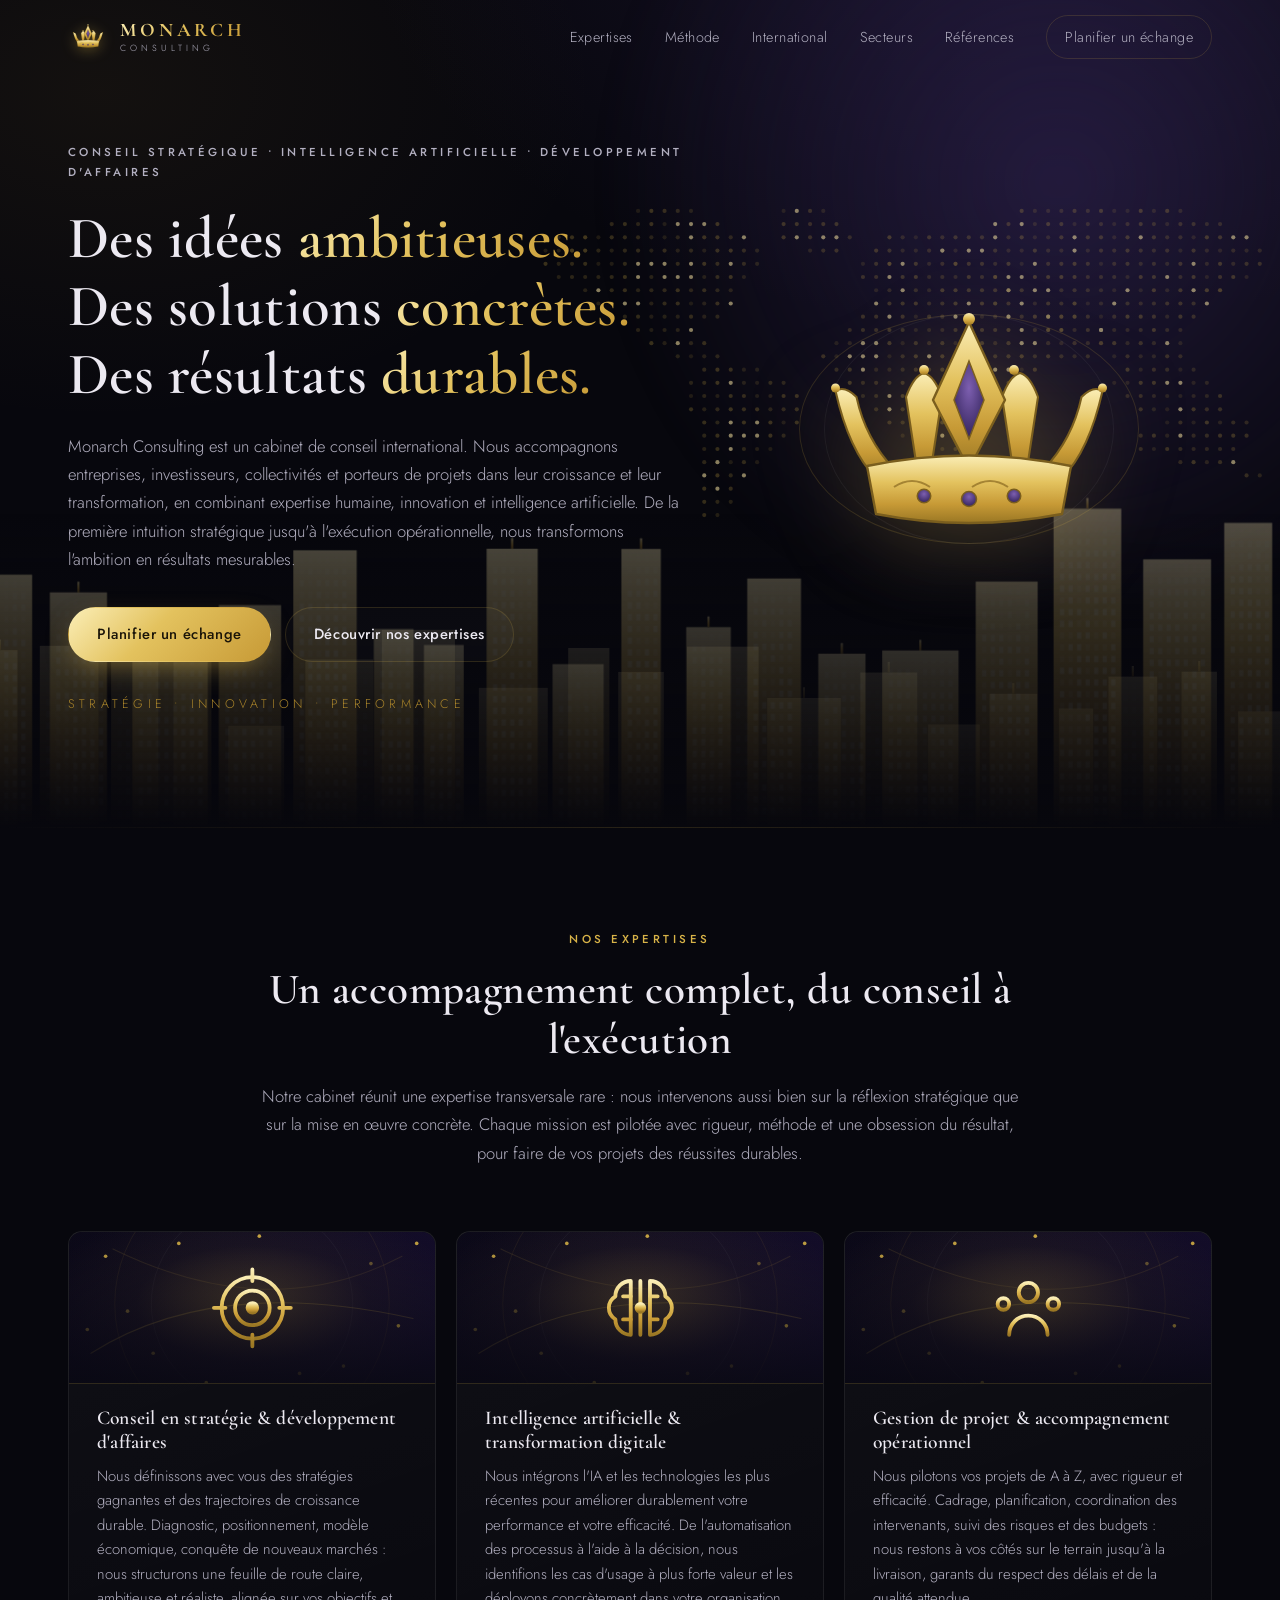
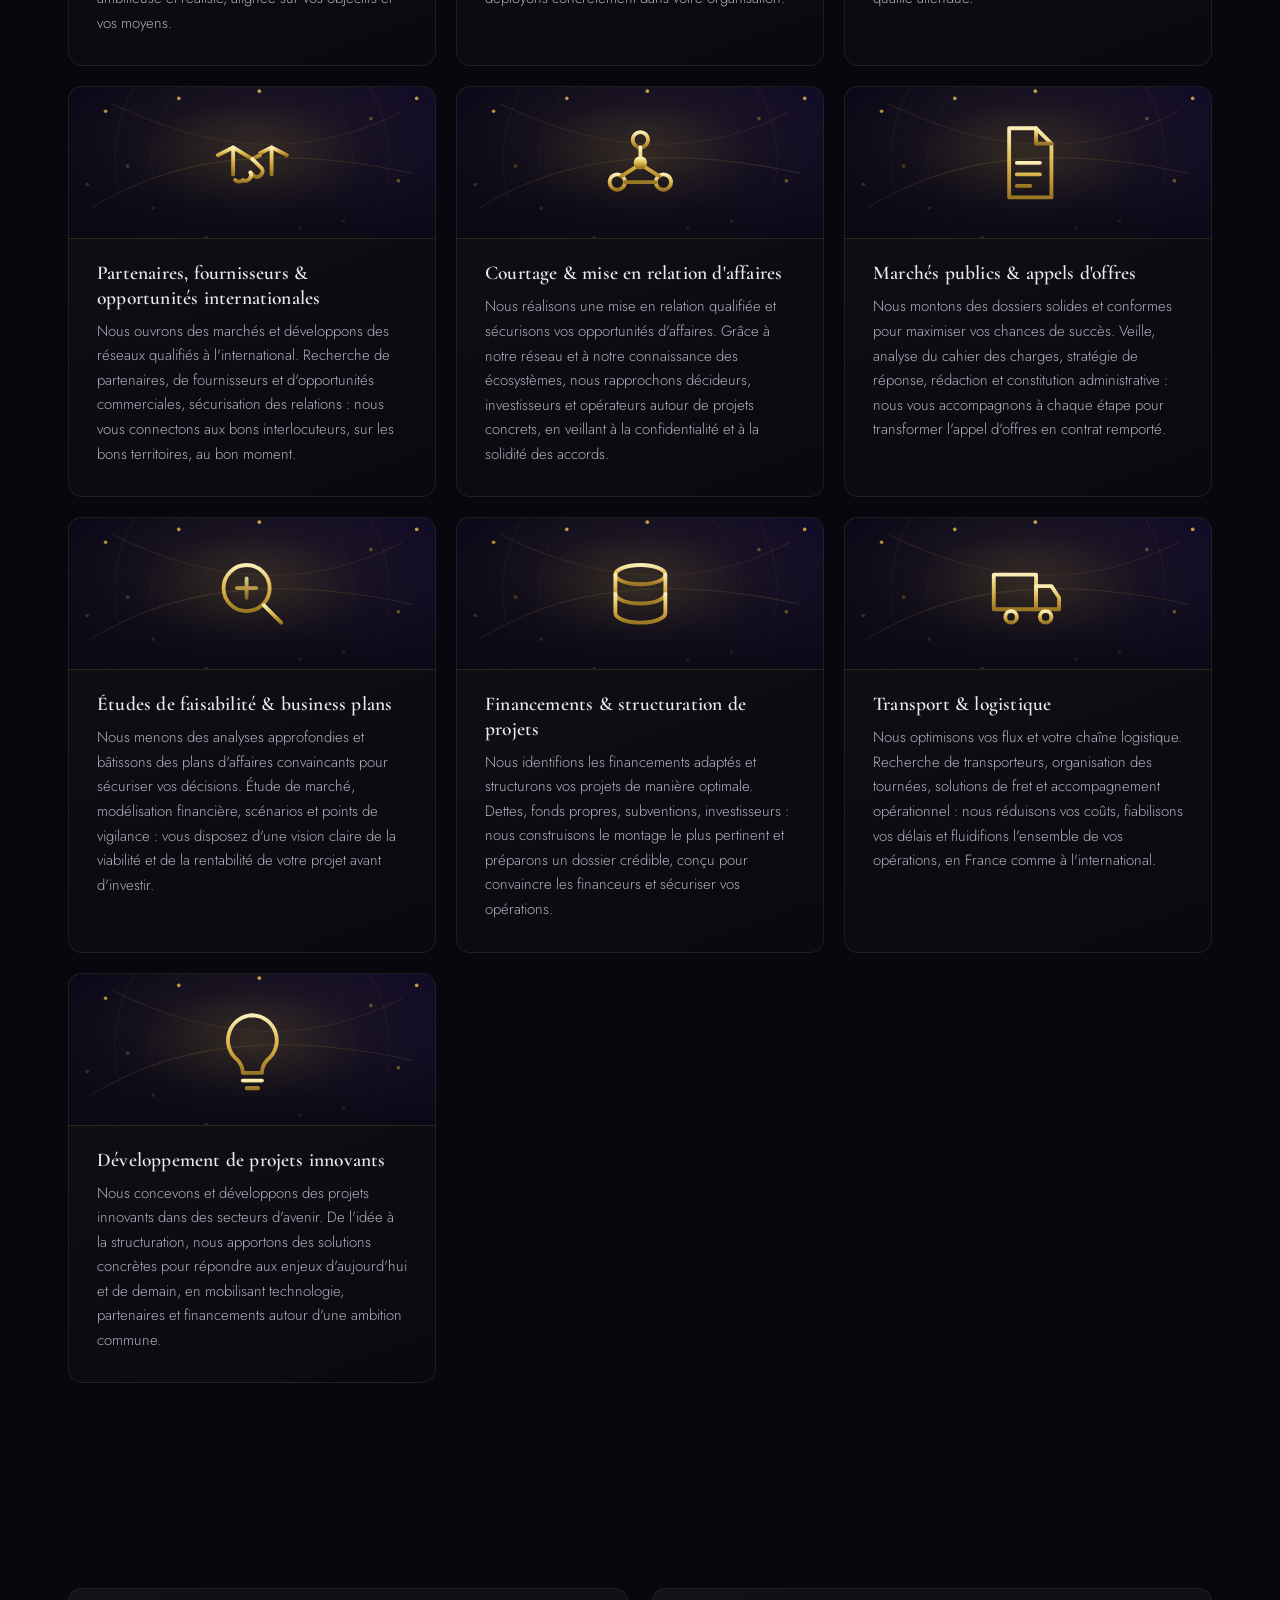
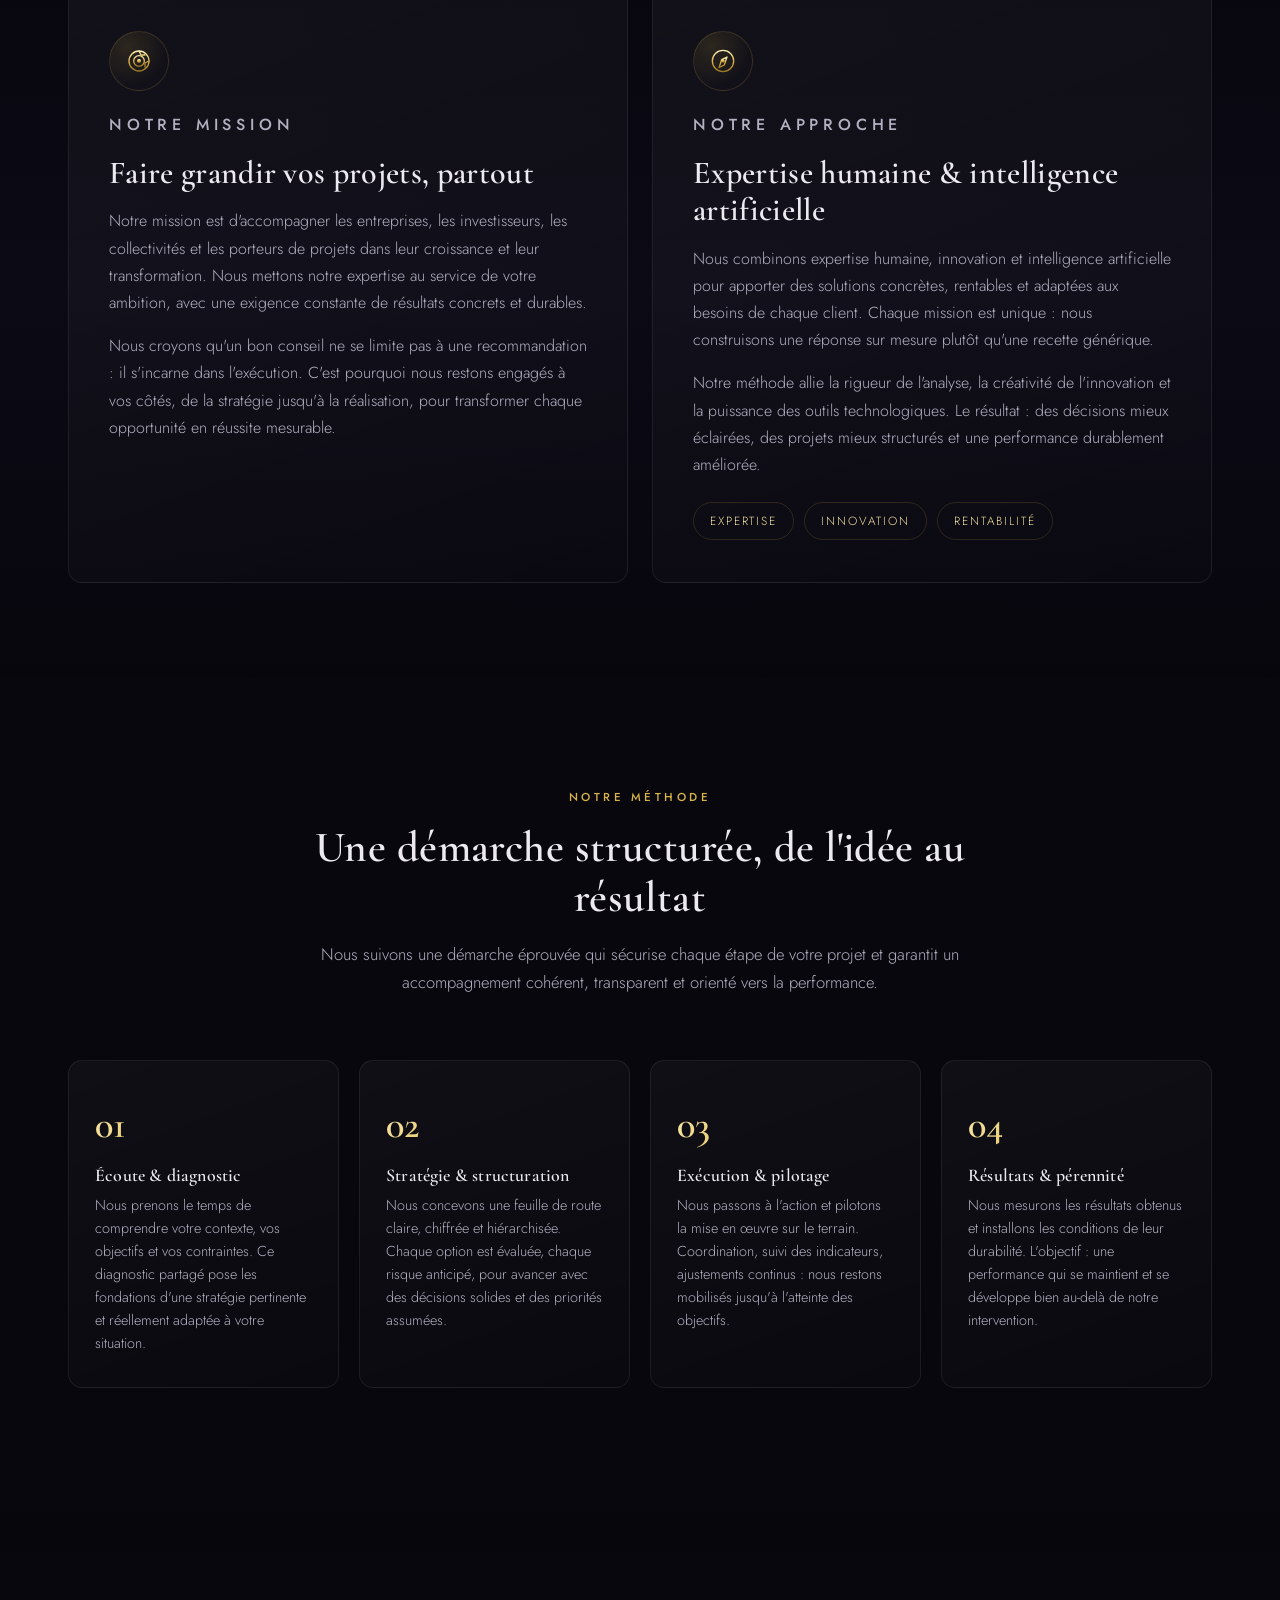
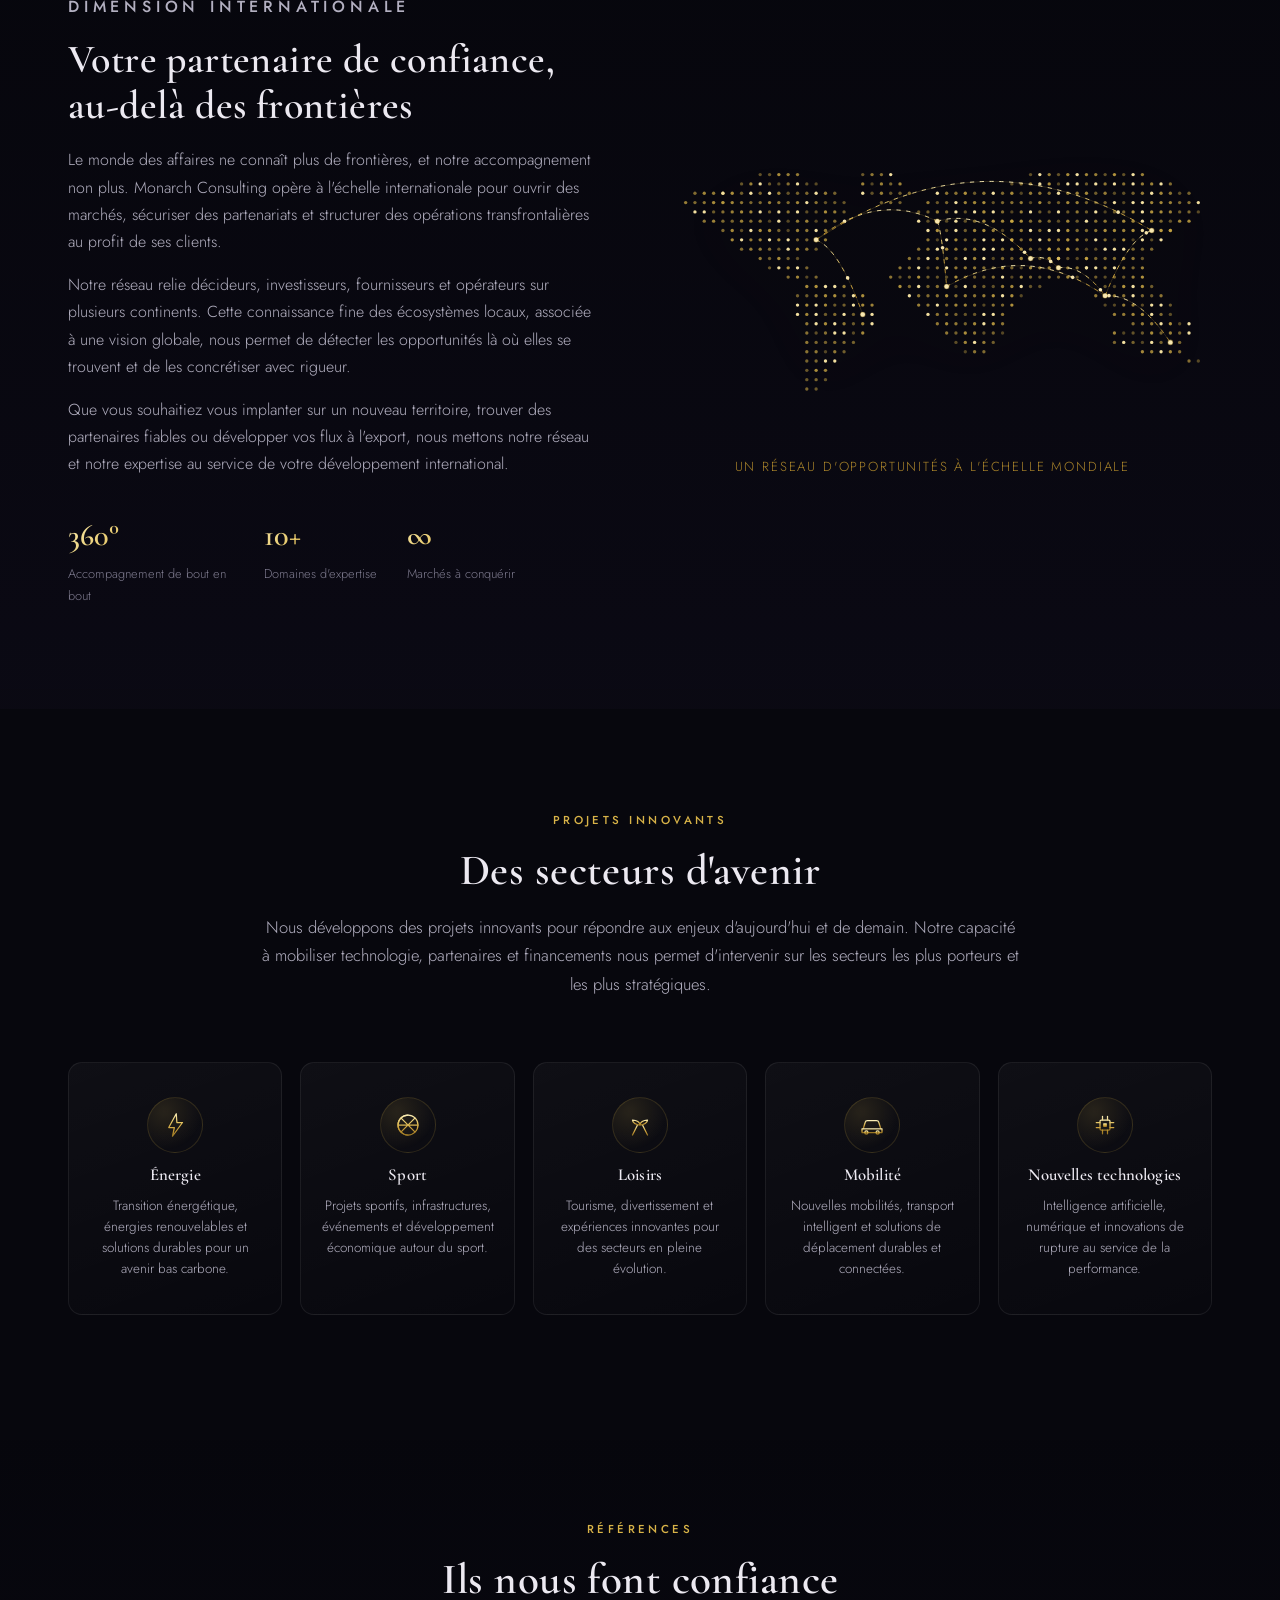
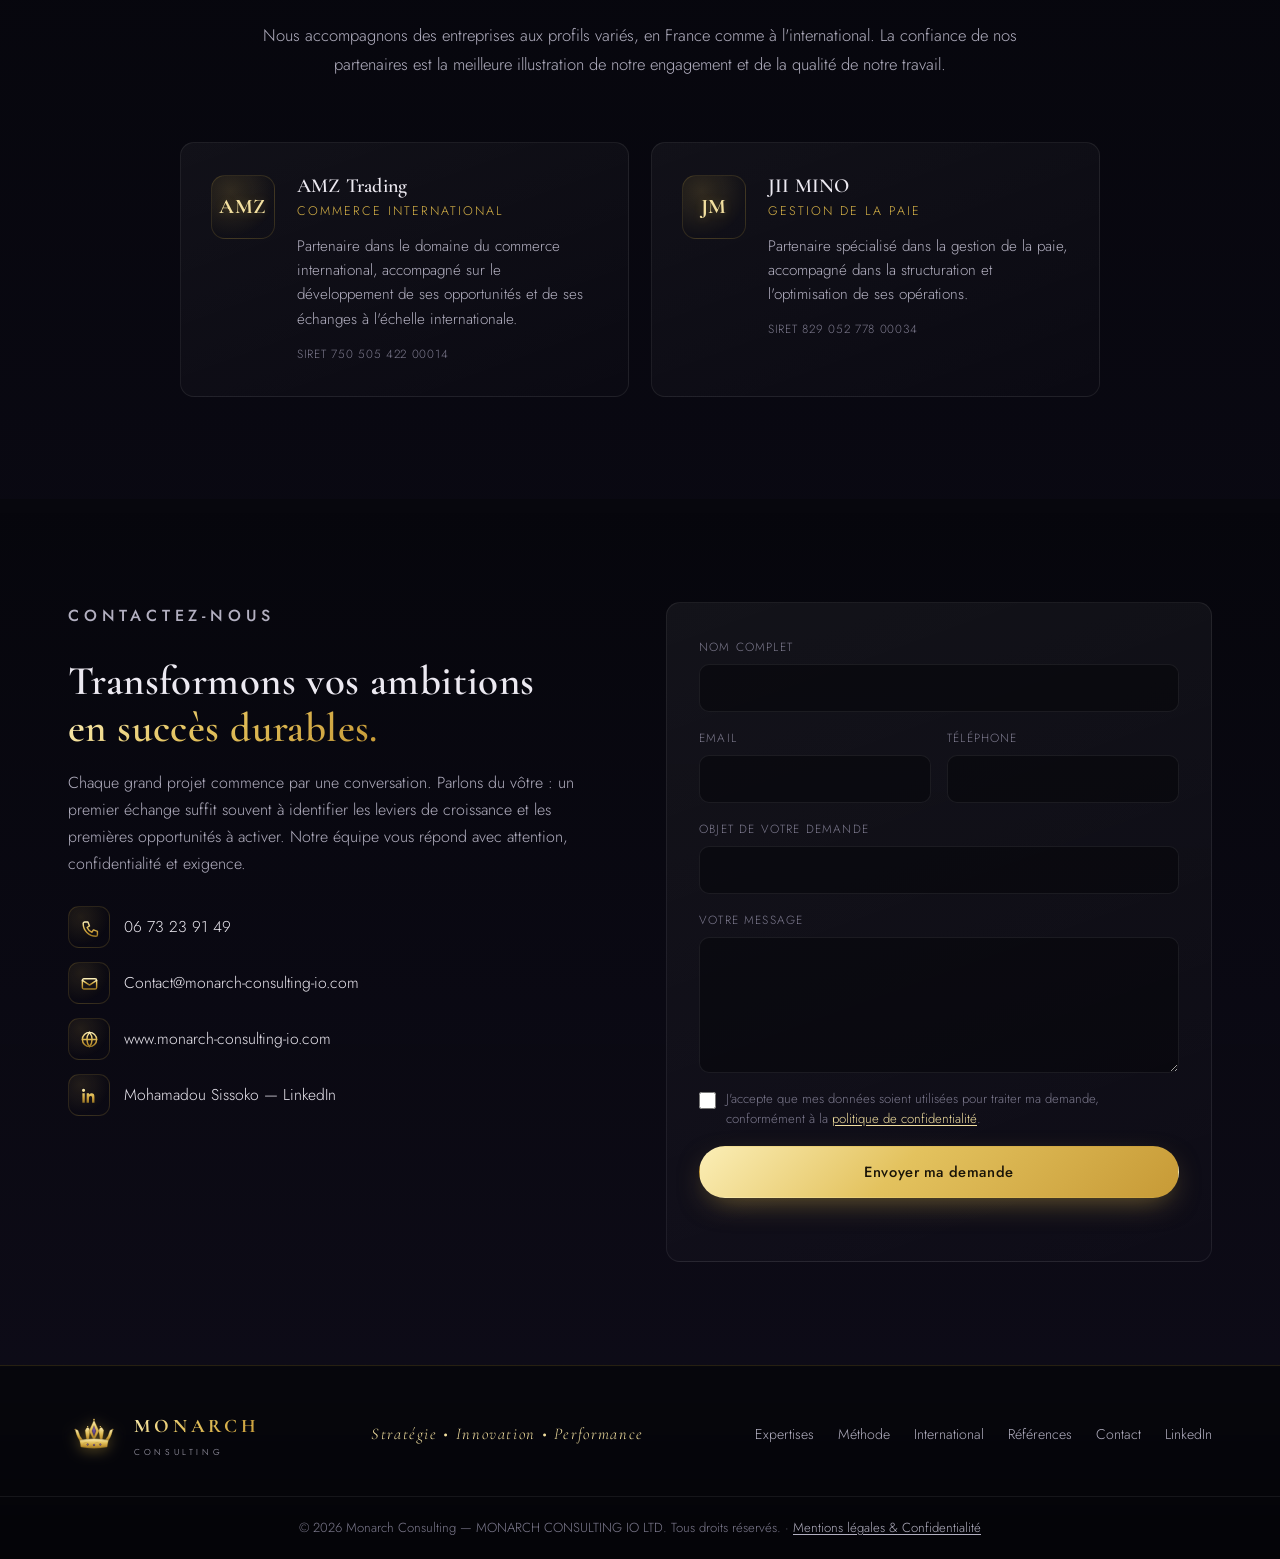
==== index.html @ 5c7cad71 "Add files via upload" ====
<!DOCTYPE html>
<html lang="fr">
<head>
<meta charset="UTF-8" />
<meta name="viewport" content="width=device-width, initial-scale=1.0" />
<title>Monarch Consulting — Conseil stratégique, intelligence artificielle & développement d'affaires</title>
<meta name="description" content="Monarch Consulting, cabinet de conseil international premium : stratégie, intelligence artificielle, transformation digitale, développement d'affaires, financements et projets innovants." />
<meta name="theme-color" content="#07070d" />
<link rel="canonical" href="https://www.monarch-consulting-io.com/" />

<!-- Favicon -->
<link rel="icon" type="image/svg+xml" href="favicon.svg" />
<link rel="apple-touch-icon" href="favicon.svg" />

<!-- Open Graph -->
<meta property="og:type" content="website" />
<meta property="og:locale" content="fr_FR" />
<meta property="og:site_name" content="Monarch Consulting" />
<meta property="og:title" content="Monarch Consulting — Conseil stratégique, IA & développement d'affaires" />
<meta property="og:description" content="Cabinet de conseil international premium. Des idées ambitieuses, des solutions concrètes, des résultats durables." />
<meta property="og:url" content="https://www.monarch-consulting-io.com/" />
<meta property="og:image" content="https://www.monarch-consulting-io.com/og-image.png" />
<meta property="og:image:width" content="1200" />
<meta property="og:image:height" content="630" />

<!-- Twitter -->
<meta name="twitter:card" content="summary_large_image" />
<meta name="twitter:title" content="Monarch Consulting — Conseil stratégique, IA & développement d'affaires" />
<meta name="twitter:description" content="Cabinet de conseil international premium. Des idées ambitieuses, des solutions concrètes, des résultats durables." />
<meta name="twitter:image" content="https://www.monarch-consulting-io.com/og-image.png" />

<!-- Données structurées -->
<script type="application/ld+json">
{
  "@context": "https://schema.org",
  "@type": "ProfessionalService",
  "name": "Monarch Consulting",
  "legalName": "MONARCH CONSULTING IO LTD",
  "description": "Cabinet de conseil international : stratégie, intelligence artificielle, transformation digitale, développement d'affaires, financements et projets innovants.",
  "url": "https://www.monarch-consulting-io.com/",
  "email": "Contact@monarch-consulting-io.com",
  "telephone": "+33673239149",
  "image": "https://www.monarch-consulting-io.com/og-image.png",
  "address": {
    "@type": "PostalAddress",
    "streetAddress": "71-75 Shelton Street, Covent Garden",
    "addressLocality": "London",
    "postalCode": "WC2H 9JQ",
    "addressCountry": "GB"
  },
  "areaServed": "Worldwide",
  "founder": { "@type": "Person", "name": "Mohamadou Sissoko" },
  "sameAs": ["https://www.linkedin.com/in/mohamadou-sissoko-315a22b4/"]
}
</script>

<link rel="preconnect" href="https://fonts.googleapis.com" />
<link rel="preconnect" href="https://fonts.gstatic.com" crossorigin />
<link href="https://fonts.googleapis.com/css2?family=Cormorant+Garamond:wght@400;500;600;700&family=Jost:wght@300;400;500;600&display=swap" rel="stylesheet" />
<link rel="stylesheet" href="styles.css" />
</head>
<body>

<!-- ===== HEADER ===== -->
<header class="site-header" id="top">
  <div class="container header-inner">
    <a href="#top" class="brand" aria-label="Monarch Consulting — accueil">
      <span class="brand-mark" aria-hidden="true">
        <svg viewBox="0 0 240 170" width="40" height="28" role="img"><use href="#crown" /></svg>
      </span>
      <span class="brand-text">
        <span class="brand-name">MONARCH</span>
        <span class="brand-sub">CONSULTING</span>
      </span>
    </a>

    <nav class="main-nav" id="mainNav" aria-label="Navigation principale">
      <a href="#expertises">Expertises</a>
      <a href="#methode">Méthode</a>
      <a href="#international">International</a>
      <a href="#secteurs">Secteurs</a>
      <a href="#references">Références</a>
      <a href="#contact" class="nav-cta">Planifier un échange</a>
    </nav>

    <button class="nav-toggle" id="navToggle" aria-label="Ouvrir le menu" aria-expanded="false">
      <span></span><span></span><span></span>
    </button>
  </div>
</header>

<!-- ===== HERO ===== -->
<section class="hero">
  <div class="hero-bg" aria-hidden="true">
    <div class="hero-glow"></div>
    <svg class="hero-map" id="heroMap" viewBox="0 0 800 380" preserveAspectRatio="xMidYMid meet"></svg>
    <svg class="hero-skyline" id="heroSkyline" viewBox="0 0 1200 360" preserveAspectRatio="xMidYMax slice"></svg>
  </div>

  <div class="container hero-inner">
    <div class="hero-copy reveal">
      <p class="eyebrow">Conseil stratégique • Intelligence artificielle • Développement d'affaires</p>
      <h1 class="hero-title">
        Des idées <em>ambitieuses.</em><br />
        Des solutions <em>concrètes.</em><br />
        Des résultats <em>durables.</em>
      </h1>
      <p class="hero-lead">
        Monarch Consulting est un cabinet de conseil international. Nous accompagnons entreprises,
        investisseurs, collectivités et porteurs de projets dans leur croissance et leur transformation,
        en combinant expertise humaine, innovation et intelligence artificielle. De la première intuition
        stratégique jusqu'à l'exécution opérationnelle, nous transformons l'ambition en résultats mesurables.
      </p>
      <div class="hero-actions">
        <a href="#contact" class="btn btn-gold">Planifier un échange</a>
        <a href="#expertises" class="btn btn-ghost">Découvrir nos expertises</a>
      </div>
      <p class="hero-tagline">Stratégie&nbsp;•&nbsp;Innovation&nbsp;•&nbsp;Performance</p>
    </div>

    <div class="hero-emblem reveal" aria-hidden="true">
      <svg viewBox="0 0 240 170" class="emblem-svg" role="img"><use href="#crown" /></svg>
      <span class="emblem-ring"></span>
      <span class="emblem-ring ring-2"></span>
    </div>
  </div>
  <div class="hero-divider" aria-hidden="true"></div>
</section>

<!-- ===== EXPERTISES ===== -->
<section class="section" id="expertises">
  <div class="container">
    <div class="section-head reveal">
      <p class="kicker">Nos expertises</p>
      <h2>Un accompagnement complet, du conseil à l'exécution</h2>
      <p class="section-intro">
        Notre cabinet réunit une expertise transversale rare : nous intervenons aussi bien sur la réflexion
        stratégique que sur la mise en œuvre concrète. Chaque mission est pilotée avec rigueur, méthode et
        une obsession du résultat, pour faire de vos projets des réussites durables.
      </p>
    </div>

    <div class="grid-expertise">
      <article class="card reveal">
        <div class="card-media"><svg viewBox="0 0 400 200" preserveAspectRatio="xMidYMid slice" aria-hidden="true"><use href="#media-bg" /><g class="media-icon" transform="translate(150 50) scale(2.1)"><use href="#ic-strategy" /></g></svg></div>
        <h3>Conseil en stratégie &amp; développement d'affaires</h3>
        <p>
          Nous définissons avec vous des stratégies gagnantes et des trajectoires de croissance durable.
          Diagnostic, positionnement, modèle économique, conquête de nouveaux marchés : nous structurons une
          feuille de route claire, ambitieuse et réaliste, alignée sur vos objectifs et vos moyens.
        </p>
      </article>

      <article class="card reveal">
        <div class="card-media"><svg viewBox="0 0 400 200" preserveAspectRatio="xMidYMid slice" aria-hidden="true"><use href="#media-bg" /><g class="media-icon" transform="translate(150 50) scale(2.1)"><use href="#ic-ai" /></g></svg></div>
        <h3>Intelligence artificielle &amp; transformation digitale</h3>
        <p>
          Nous intégrons l'IA et les technologies les plus récentes pour améliorer durablement votre performance
          et votre efficacité. De l'automatisation des processus à l'aide à la décision, nous identifions les
          cas d'usage à plus forte valeur et les déployons concrètement dans votre organisation.
        </p>
      </article>

      <article class="card reveal">
        <div class="card-media"><svg viewBox="0 0 400 200" preserveAspectRatio="xMidYMid slice" aria-hidden="true"><use href="#media-bg" /><g class="media-icon" transform="translate(150 50) scale(2.1)"><use href="#ic-project" /></g></svg></div>
        <h3>Gestion de projet &amp; accompagnement opérationnel</h3>
        <p>
          Nous pilotons vos projets de A à Z, avec rigueur et efficacité. Cadrage, planification, coordination
          des intervenants, suivi des risques et des budgets : nous restons à vos côtés sur le terrain
          jusqu'à la livraison, garants du respect des délais et de la qualité attendue.
        </p>
      </article>

      <article class="card reveal">
        <div class="card-media"><svg viewBox="0 0 400 200" preserveAspectRatio="xMidYMid slice" aria-hidden="true"><use href="#media-bg" /><g class="media-icon" transform="translate(150 50) scale(2.1)"><use href="#ic-handshake" /></g></svg></div>
        <h3>Partenaires, fournisseurs &amp; opportunités internationales</h3>
        <p>
          Nous ouvrons des marchés et développons des réseaux qualifiés à l'international. Recherche de
          partenaires, de fournisseurs et d'opportunités commerciales, sécurisation des relations : nous vous
          connectons aux bons interlocuteurs, sur les bons territoires, au bon moment.
        </p>
      </article>

      <article class="card reveal">
        <div class="card-media"><svg viewBox="0 0 400 200" preserveAspectRatio="xMidYMid slice" aria-hidden="true"><use href="#media-bg" /><g class="media-icon" transform="translate(150 50) scale(2.1)"><use href="#ic-network" /></g></svg></div>
        <h3>Courtage &amp; mise en relation d'affaires</h3>
        <p>
          Nous réalisons une mise en relation qualifiée et sécurisons vos opportunités d'affaires. Grâce à
          notre réseau et à notre connaissance des écosystèmes, nous rapprochons décideurs, investisseurs et
          opérateurs autour de projets concrets, en veillant à la confidentialité et à la solidité des accords.
        </p>
      </article>

      <article class="card reveal">
        <div class="card-media"><svg viewBox="0 0 400 200" preserveAspectRatio="xMidYMid slice" aria-hidden="true"><use href="#media-bg" /><g class="media-icon" transform="translate(150 50) scale(2.1)"><use href="#ic-doc" /></g></svg></div>
        <h3>Marchés publics &amp; appels d'offres</h3>
        <p>
          Nous montons des dossiers solides et conformes pour maximiser vos chances de succès. Veille,
          analyse du cahier des charges, stratégie de réponse, rédaction et constitution administrative :
          nous vous accompagnons à chaque étape pour transformer l'appel d'offres en contrat remporté.
        </p>
      </article>

      <article class="card reveal">
        <div class="card-media"><svg viewBox="0 0 400 200" preserveAspectRatio="xMidYMid slice" aria-hidden="true"><use href="#media-bg" /><g class="media-icon" transform="translate(150 50) scale(2.1)"><use href="#ic-search" /></g></svg></div>
        <h3>Études de faisabilité &amp; business plans</h3>
        <p>
          Nous menons des analyses approfondies et bâtissons des plans d'affaires convaincants pour sécuriser
          vos décisions. Étude de marché, modélisation financière, scénarios et points de vigilance : vous
          disposez d'une vision claire de la viabilité et de la rentabilité de votre projet avant d'investir.
        </p>
      </article>

      <article class="card reveal">
        <div class="card-media"><svg viewBox="0 0 400 200" preserveAspectRatio="xMidYMid slice" aria-hidden="true"><use href="#media-bg" /><g class="media-icon" transform="translate(150 50) scale(2.1)"><use href="#ic-finance" /></g></svg></div>
        <h3>Financements &amp; structuration de projets</h3>
        <p>
          Nous identifions les financements adaptés et structurons vos projets de manière optimale. Dettes,
          fonds propres, subventions, investisseurs : nous construisons le montage le plus pertinent et
          préparons un dossier crédible, conçu pour convaincre les financeurs et sécuriser vos opérations.
        </p>
      </article>

      <article class="card reveal">
        <div class="card-media"><svg viewBox="0 0 400 200" preserveAspectRatio="xMidYMid slice" aria-hidden="true"><use href="#media-bg" /><g class="media-icon" transform="translate(150 50) scale(2.1)"><use href="#ic-logistics" /></g></svg></div>
        <h3>Transport &amp; logistique</h3>
        <p>
          Nous optimisons vos flux et votre chaîne logistique. Recherche de transporteurs, organisation des
          tournées, solutions de fret et accompagnement opérationnel : nous réduisons vos coûts, fiabilisons
          vos délais et fluidifions l'ensemble de vos opérations, en France comme à l'international.
        </p>
      </article>

      <article class="card reveal">
        <div class="card-media"><svg viewBox="0 0 400 200" preserveAspectRatio="xMidYMid slice" aria-hidden="true"><use href="#media-bg" /><g class="media-icon" transform="translate(150 50) scale(2.1)"><use href="#ic-bulb" /></g></svg></div>
        <h3>Développement de projets innovants</h3>
        <p>
          Nous concevons et développons des projets innovants dans des secteurs d'avenir. De l'idée à la
          structuration, nous apportons des solutions concrètes pour répondre aux enjeux d'aujourd'hui et de
          demain, en mobilisant technologie, partenaires et financements autour d'une ambition commune.
        </p>
      </article>
    </div>
  </div>
</section>

<!-- ===== MISSION + APPROCHE ===== -->
<section class="section section-split" id="mission">
  <div class="container split-grid">
    <div class="split-card reveal">
      <span class="split-icon"><svg viewBox="0 0 48 48"><use href="#ic-target" /></svg></span>
      <p class="kicker">Notre mission</p>
      <h2 class="split-title">Faire grandir vos projets, partout</h2>
      <p>
        Notre mission est d'accompagner les entreprises, les investisseurs, les collectivités et les porteurs
        de projets dans leur croissance et leur transformation. Nous mettons notre expertise au service de
        votre ambition, avec une exigence constante de résultats concrets et durables.
      </p>
      <p>
        Nous croyons qu'un bon conseil ne se limite pas à une recommandation : il s'incarne dans l'exécution.
        C'est pourquoi nous restons engagés à vos côtés, de la stratégie jusqu'à la réalisation, pour
        transformer chaque opportunité en réussite mesurable.
      </p>
    </div>

    <div class="split-card reveal" id="approche">
      <span class="split-icon"><svg viewBox="0 0 48 48"><use href="#ic-compass" /></svg></span>
      <p class="kicker">Notre approche</p>
      <h2 class="split-title">Expertise humaine &amp; intelligence artificielle</h2>
      <p>
        Nous combinons expertise humaine, innovation et intelligence artificielle pour apporter des solutions
        concrètes, rentables et adaptées aux besoins de chaque client. Chaque mission est unique : nous
        construisons une réponse sur mesure plutôt qu'une recette générique.
      </p>
      <p>
        Notre méthode allie la rigueur de l'analyse, la créativité de l'innovation et la puissance des outils
        technologiques. Le résultat : des décisions mieux éclairées, des projets mieux structurés et une
        performance durablement améliorée.
      </p>
      <ul class="value-pills">
        <li>Expertise</li>
        <li>Innovation</li>
        <li>Rentabilité</li>
      </ul>
    </div>
  </div>
</section>

<!-- ===== MÉTHODE ===== -->
<section class="section" id="methode">
  <div class="container">
    <div class="section-head reveal">
      <p class="kicker">Notre méthode</p>
      <h2>Une démarche structurée, de l'idée au résultat</h2>
      <p class="section-intro">
        Nous suivons une démarche éprouvée qui sécurise chaque étape de votre projet et garantit un
        accompagnement cohérent, transparent et orienté vers la performance.
      </p>
    </div>
    <ol class="steps">
      <li class="step reveal">
        <span class="step-num">01</span>
        <h3>Écoute &amp; diagnostic</h3>
        <p>
          Nous prenons le temps de comprendre votre contexte, vos objectifs et vos contraintes. Ce diagnostic
          partagé pose les fondations d'une stratégie pertinente et réellement adaptée à votre situation.
        </p>
      </li>
      <li class="step reveal">
        <span class="step-num">02</span>
        <h3>Stratégie &amp; structuration</h3>
        <p>
          Nous concevons une feuille de route claire, chiffrée et hiérarchisée. Chaque option est évaluée,
          chaque risque anticipé, pour avancer avec des décisions solides et des priorités assumées.
        </p>
      </li>
      <li class="step reveal">
        <span class="step-num">03</span>
        <h3>Exécution &amp; pilotage</h3>
        <p>
          Nous passons à l'action et pilotons la mise en œuvre sur le terrain. Coordination, suivi des
          indicateurs, ajustements continus : nous restons mobilisés jusqu'à l'atteinte des objectifs.
        </p>
      </li>
      <li class="step reveal">
        <span class="step-num">04</span>
        <h3>Résultats &amp; pérennité</h3>
        <p>
          Nous mesurons les résultats obtenus et installons les conditions de leur durabilité. L'objectif :
          une performance qui se maintient et se développe bien au-delà de notre intervention.
        </p>
      </li>
    </ol>
  </div>
</section>

<!-- ===== INTERNATIONAL ===== -->
<section class="section section-intl" id="international">
  <div class="container intl-grid">
    <div class="intl-copy reveal">
      <p class="kicker">Dimension internationale</p>
      <h2>Votre partenaire de confiance, au-delà des frontières</h2>
      <p>
        Le monde des affaires ne connaît plus de frontières, et notre accompagnement non plus. Monarch
        Consulting opère à l'échelle internationale pour ouvrir des marchés, sécuriser des partenariats et
        structurer des opérations transfrontalières au profit de ses clients.
      </p>
      <p>
        Notre réseau relie décideurs, investisseurs, fournisseurs et opérateurs sur plusieurs continents.
        Cette connaissance fine des écosystèmes locaux, associée à une vision globale, nous permet de
        détecter les opportunités là où elles se trouvent et de les concrétiser avec rigueur.
      </p>
      <p>
        Que vous souhaitiez vous implanter sur un nouveau territoire, trouver des partenaires fiables ou
        développer vos flux à l'export, nous mettons notre réseau et notre expertise au service de votre
        développement international.
      </p>
      <div class="stat-row">
        <div class="stat"><span class="stat-num">360°</span><span class="stat-label">Accompagnement de bout en bout</span></div>
        <div class="stat"><span class="stat-num">10+</span><span class="stat-label">Domaines d'expertise</span></div>
        <div class="stat"><span class="stat-num">∞</span><span class="stat-label">Marchés à conquérir</span></div>
      </div>
    </div>
    <div class="intl-visual reveal" aria-hidden="true">
      <svg viewBox="0 0 800 460" class="world-svg" id="worldMap" role="img"></svg>
      <p class="intl-caption">Un réseau d'opportunités à l'échelle mondiale</p>
    </div>
  </div>
</section>

<!-- ===== SECTEURS ===== -->
<section class="section section-sectors" id="secteurs">
  <div class="container">
    <div class="section-head reveal">
      <p class="kicker">Projets innovants</p>
      <h2>Des secteurs d'avenir</h2>
      <p class="section-intro">
        Nous développons des projets innovants pour répondre aux enjeux d'aujourd'hui et de demain. Notre
        capacité à mobiliser technologie, partenaires et financements nous permet d'intervenir sur les
        secteurs les plus porteurs et les plus stratégiques.
      </p>
    </div>
    <div class="grid-sectors">
      <article class="sector reveal">
        <span class="sector-ic"><svg viewBox="0 0 48 48"><use href="#ic-energy" /></svg></span>
        <h3>Énergie</h3>
        <p>Transition énergétique, énergies renouvelables et solutions durables pour un avenir bas carbone.</p>
      </article>
      <article class="sector reveal">
        <span class="sector-ic"><svg viewBox="0 0 48 48"><use href="#ic-sport" /></svg></span>
        <h3>Sport</h3>
        <p>Projets sportifs, infrastructures, événements et développement économique autour du sport.</p>
      </article>
      <article class="sector reveal">
        <span class="sector-ic"><svg viewBox="0 0 48 48"><use href="#ic-leisure" /></svg></span>
        <h3>Loisirs</h3>
        <p>Tourisme, divertissement et expériences innovantes pour des secteurs en pleine évolution.</p>
      </article>
      <article class="sector reveal">
        <span class="sector-ic"><svg viewBox="0 0 48 48"><use href="#ic-mobility" /></svg></span>
        <h3>Mobilité</h3>
        <p>Nouvelles mobilités, transport intelligent et solutions de déplacement durables et connectées.</p>
      </article>
      <article class="sector reveal">
        <span class="sector-ic"><svg viewBox="0 0 48 48"><use href="#ic-tech" /></svg></span>
        <h3>Nouvelles technologies</h3>
        <p>Intelligence artificielle, numérique et innovations de rupture au service de la performance.</p>
      </article>
    </div>
  </div>
</section>

<!-- ===== RÉFÉRENCES ===== -->
<section class="section section-references" id="references">
  <div class="container">
    <div class="section-head reveal">
      <p class="kicker">Références</p>
      <h2>Ils nous font confiance</h2>
      <p class="section-intro">
        Nous accompagnons des entreprises aux profils variés, en France comme à l'international. La confiance
        de nos partenaires est la meilleure illustration de notre engagement et de la qualité de notre travail.
      </p>
    </div>

    <div class="grid-references">
      <article class="ref-card reveal">
        <span class="ref-logo">AMZ</span>
        <div class="ref-body">
          <h3>AMZ Trading</h3>
          <p class="ref-sector">Commerce international</p>
          <p class="ref-desc">
            Partenaire dans le domaine du commerce international, accompagné sur le développement de ses
            opportunités et de ses échanges à l'échelle internationale.
          </p>
          <p class="ref-siret">SIRET 750 505 422 00014</p>
        </div>
      </article>

      <article class="ref-card reveal">
        <span class="ref-logo">JM</span>
        <div class="ref-body">
          <h3>JII MINO</h3>
          <p class="ref-sector">Gestion de la paie</p>
          <p class="ref-desc">
            Partenaire spécialisé dans la gestion de la paie, accompagné dans la structuration et
            l'optimisation de ses opérations.
          </p>
          <p class="ref-siret">SIRET 829 052 778 00034</p>
        </div>
      </article>
    </div>
  </div>
</section>

<!-- ===== CONTACT ===== -->
<section class="section section-contact" id="contact">
  <div class="container contact-grid">
    <div class="contact-copy reveal">
      <p class="kicker">Contactez-nous</p>
      <h2>Transformons vos ambitions<br /><em>en succès durables.</em></h2>
      <p>
        Chaque grand projet commence par une conversation. Parlons du vôtre : un premier échange suffit
        souvent à identifier les leviers de croissance et les premières opportunités à activer. Notre équipe
        vous répond avec attention, confidentialité et exigence.
      </p>

      <ul class="contact-list">
        <li>
          <span class="contact-ic"><svg viewBox="0 0 24 24"><use href="#ic-phone" /></svg></span>
          <a href="tel:+33673239149">06 73 23 91 49</a>
        </li>
        <li>
          <span class="contact-ic"><svg viewBox="0 0 24 24"><use href="#ic-mail" /></svg></span>
          <a href="mailto:Contact@monarch-consulting-io.com">Contact@monarch-consulting-io.com</a>
        </li>
        <li>
          <span class="contact-ic"><svg viewBox="0 0 24 24"><use href="#ic-globe" /></svg></span>
          <a href="https://www.monarch-consulting-io.com" target="_blank" rel="noopener">www.monarch-consulting-io.com</a>
        </li>
        <li>
          <span class="contact-ic"><svg viewBox="0 0 24 24"><use href="#ic-linkedin" /></svg></span>
          <a href="https://www.linkedin.com/in/mohamadou-sissoko-315a22b4/" target="_blank" rel="noopener">Mohamadou Sissoko — LinkedIn</a>
        </li>
      </ul>
    </div>

    <form class="contact-form reveal" id="contactForm" action="contact.php" method="post" novalidate>
      <div class="field">
        <label for="name">Nom complet</label>
        <input type="text" id="name" name="name" autocomplete="name" required />
      </div>
      <div class="field-row">
        <div class="field">
          <label for="email">Email</label>
          <input type="email" id="email" name="email" autocomplete="email" required />
        </div>
        <div class="field">
          <label for="phone">Téléphone</label>
          <input type="tel" id="phone" name="phone" autocomplete="tel" />
        </div>
      </div>
      <div class="field">
        <label for="subject">Objet de votre demande</label>
        <input type="text" id="subject" name="subject" />
      </div>
      <div class="field">
        <label for="message">Votre message</label>
        <textarea id="message" name="message" rows="5" required></textarea>
      </div>

      <!-- anti-spam : ce champ doit rester vide (masqué aux humains) -->
      <div class="hp" aria-hidden="true">
        <label for="company_url">Ne pas remplir</label>
        <input type="text" id="company_url" name="company_url" tabindex="-1" autocomplete="off" />
      </div>

      <label class="consent">
        <input type="checkbox" id="consent" name="consent" value="1" required />
        <span>J'accepte que mes données soient utilisées pour traiter ma demande, conformément à la
          <a href="mentions-legales.html#confidentialite" target="_blank" rel="noopener">politique de confidentialité</a>.</span>
      </label>

      <button type="submit" class="btn btn-gold btn-full">Envoyer ma demande</button>
      <p class="form-status" id="formStatus" role="status" aria-live="polite"></p>
    </form>
  </div>
</section>

<!-- ===== FOOTER ===== -->
<footer class="site-footer">
  <div class="container footer-inner">
    <div class="footer-brand">
      <span class="brand-mark" aria-hidden="true">
        <svg viewBox="0 0 240 170" width="52" height="36"><use href="#crown" /></svg>
      </span>
      <div>
        <span class="brand-name">MONARCH</span>
        <span class="brand-sub">CONSULTING</span>
      </div>
    </div>
    <p class="footer-tag">Stratégie • Innovation • Performance</p>
    <nav class="footer-nav" aria-label="Liens de bas de page">
      <a href="#expertises">Expertises</a>
      <a href="#methode">Méthode</a>
      <a href="#international">International</a>
      <a href="#references">Références</a>
      <a href="#contact">Contact</a>
      <a href="https://www.linkedin.com/in/mohamadou-sissoko-315a22b4/" target="_blank" rel="noopener">LinkedIn</a>
    </nav>
  </div>
  <div class="footer-bottom">
    <p>© <span id="year"></span> Monarch Consulting — MONARCH CONSULTING IO LTD. Tous droits réservés. ·
      <a href="mentions-legales.html">Mentions légales &amp; Confidentialité</a></p>
  </div>
</footer>

<!-- ===== SVG SPRITE (defs) ===== -->
<svg width="0" height="0" style="position:absolute" aria-hidden="true" focusable="false">
  <defs>
    <linearGradient id="gold" x1="0" y1="0" x2="0" y2="1">
      <stop offset="0%" stop-color="#fbeeb6" />
      <stop offset="40%" stop-color="#e3c25e" />
      <stop offset="72%" stop-color="#c79a36" />
      <stop offset="100%" stop-color="#9a7724" />
    </linearGradient>
    <linearGradient id="goldSoft" x1="0" y1="0" x2="1" y2="1">
      <stop offset="0%" stop-color="#e9cf78" />
      <stop offset="100%" stop-color="#b8902f" />
    </linearGradient>
    <radialGradient id="gemPurple" cx="50%" cy="35%" r="65%">
      <stop offset="0%" stop-color="#7d5fb0" />
      <stop offset="100%" stop-color="#34245c" />
    </radialGradient>

    <!-- ===== Bandeau visuel premium des cartes d'expertise ===== -->
    <linearGradient id="mediaBg" x1="0" y1="0" x2="1" y2="1">
      <stop offset="0%" stop-color="#0b0917" />
      <stop offset="55%" stop-color="#140d2b" />
      <stop offset="100%" stop-color="#1d1340" />
    </linearGradient>
    <radialGradient id="mediaGlow" cx="50%" cy="48%" r="58%">
      <stop offset="0%" stop-color="rgba(216,179,72,.34)" />
      <stop offset="55%" stop-color="rgba(216,179,72,.06)" />
      <stop offset="100%" stop-color="rgba(216,179,72,0)" />
    </radialGradient>
    <linearGradient id="mediaVeil" x1="0" y1="0" x2="0" y2="1">
      <stop offset="0%" stop-color="rgba(7,7,13,0)" />
      <stop offset="100%" stop-color="rgba(8,8,16,.92)" />
    </linearGradient>
    <g id="media-bg">
      <rect width="400" height="200" fill="url(#mediaBg)" />
      <circle cx="200" cy="96" r="150" fill="none" stroke="rgba(216,179,72,.10)" stroke-width="1" />
      <circle cx="200" cy="96" r="110" fill="none" stroke="rgba(255,255,255,.05)" stroke-width="1" />
      <path d="M24 150 Q160 64 376 112" fill="none" stroke="rgba(216,179,72,.28)" stroke-width="1.3" stroke-linecap="round" />
      <path d="M48 36 Q220 120 364 44" fill="none" stroke="rgba(216,179,72,.14)" stroke-width="1.1" stroke-linecap="round" />
      <g fill="#d8b348">
        <circle class="twinkle" cx="40"  cy="44"  r="2" />
        <circle cx="92"  cy="150" r="2" opacity=".5" />
        <circle class="twinkle" cx="120" cy="30"  r="2" />
        <circle cx="330" cy="52"  r="2" opacity=".5" />
        <circle class="twinkle" cx="360" cy="120" r="2" />
        <circle cx="300" cy="164" r="2" opacity=".5" />
        <circle cx="64"  cy="104" r="2" opacity=".5" />
        <circle class="twinkle" cx="208" cy="22"  r="2" />
        <circle cx="252" cy="172" r="2" opacity=".5" />
        <circle class="twinkle" cx="150" cy="182" r="2" />
        <circle cx="20"  cy="124" r="2" opacity=".5" />
        <circle class="twinkle" cx="380" cy="30"  r="2" />
      </g>
      <rect width="400" height="200" fill="url(#mediaGlow)" />
      <rect width="400" height="200" fill="url(#mediaVeil)" />
    </g>

    <!-- ===== COURONNE (fidèle au logo : pointe centrale en losange,
         deux gouttes intérieures, deux cornes recourbées, bandeau orné) ===== -->
    <g id="crown">
      <!-- corne extérieure gauche -->
      <path d="M58 118 Q40 100 31 60 Q37 56 45 64 Q51 92 70 112 Z"
            fill="url(#gold)" stroke="#7a5e1e" stroke-width="1.4" stroke-linejoin="round"/>
      <!-- corne extérieure droite -->
      <path d="M182 118 Q200 100 209 60 Q203 56 195 64 Q189 92 170 112 Z"
            fill="url(#gold)" stroke="#7a5e1e" stroke-width="1.4" stroke-linejoin="round"/>
      <!-- pointe goutte gauche -->
      <path d="M86 116 L78 64 Q83 50 90 48 Q97 50 102 64 L94 116 Z"
            fill="url(#gold)" stroke="#7a5e1e" stroke-width="1.4" stroke-linejoin="round"/>
      <!-- pointe goutte droite -->
      <path d="M154 116 L146 64 Q151 50 158 48 Q165 50 170 64 L162 116 Z" transform="translate(-4,0)"
            fill="url(#gold)" stroke="#7a5e1e" stroke-width="1.4" stroke-linejoin="round"/>
      <!-- pointe centrale en losange / lame -->
      <path d="M120 112 L96 66 Q108 40 120 14 Q132 40 144 66 Z"
            fill="url(#gold)" stroke="#7a5e1e" stroke-width="1.6" stroke-linejoin="round"/>
      <!-- évidement losange central -->
      <path d="M120 40 L110 66 L120 92 L130 66 Z" fill="url(#gemPurple)" stroke="#7a5e1e" stroke-width="1"/>
      <!-- bandeau de la couronne -->
      <path d="M52 110 Q120 96 188 110 L182 142 Q120 154 58 142 Z"
            fill="url(#gold)" stroke="#7a5e1e" stroke-width="1.6" stroke-linejoin="round"/>
      <!-- ornement du bandeau -->
      <path d="M70 124 q12 -8 24 0 M122 124 q12 -8 24 0" fill="none" stroke="#8a6a22" stroke-width="1.4" opacity=".7"/>
      <!-- joyaux -->
      <circle cx="90" cy="130" r="4.5" fill="url(#gemPurple)" stroke="#7a5e1e" stroke-width="1"/>
      <circle cx="120" cy="132" r="5" fill="url(#gemPurple)" stroke="#7a5e1e" stroke-width="1"/>
      <circle cx="150" cy="130" r="4.5" fill="url(#gemPurple)" stroke="#7a5e1e" stroke-width="1"/>
      <!-- billes sur les pointes -->
      <circle cx="120" cy="12" r="4" fill="url(#gold)"/>
      <circle cx="90" cy="46" r="3.3" fill="url(#gold)"/>
      <circle cx="150" cy="46" r="3.3" fill="url(#gold)"/>
      <circle cx="31" cy="58" r="3" fill="url(#gold)"/>
      <circle cx="209" cy="58" r="3" fill="url(#gold)"/>
    </g>

    <!-- ===== ICONS ===== -->
    <g id="ic-strategy" fill="none" stroke="url(#gold)" stroke-width="2" stroke-linecap="round" stroke-linejoin="round">
      <circle cx="24" cy="24" r="16"/><circle cx="24" cy="24" r="9"/><circle cx="24" cy="24" r="2.5" fill="url(#gold)"/>
      <path d="M24 4 v6 M24 38 v6 M4 24 h6 M38 24 h6"/>
    </g>
    <g id="ic-ai" fill="none" stroke="url(#gold)" stroke-width="2" stroke-linecap="round" stroke-linejoin="round">
      <path d="M19 10 a8 8 0 0 0 -8 8 a7 7 0 0 0 0 12 a8 8 0 0 0 8 8 Z"/>
      <path d="M29 10 a8 8 0 0 1 8 8 a7 7 0 0 1 0 12 a8 8 0 0 1 -8 8 Z"/>
      <path d="M24 10 v28 M19 18 h-4 M19 30 h-4 M29 18 h4 M29 30 h4"/>
      <circle cx="24" cy="24" r="2" fill="url(#gold)"/>
    </g>
    <g id="ic-project" fill="none" stroke="url(#gold)" stroke-width="2" stroke-linecap="round" stroke-linejoin="round">
      <circle cx="24" cy="16" r="5"/><path d="M14 38 a10 10 0 0 1 20 0"/>
      <circle cx="11" cy="22" r="3"/><circle cx="37" cy="22" r="3"/>
    </g>
    <g id="ic-handshake" fill="none" stroke="url(#gold)" stroke-width="2" stroke-linecap="round" stroke-linejoin="round">
      <path d="M6 20 l8 -4 l10 6 l4 -2"/><path d="M42 20 l-8 -4 l-6 3"/>
      <path d="M14 16 v14 M34 16 v14"/><path d="M24 22 l5 5 a3 3 0 0 1 -4 4 l-2 -2"/>
      <path d="M23 29 a3 3 0 0 1 -4 4 M19 33 a3 3 0 0 1 -4 0"/>
    </g>
    <g id="ic-network" fill="none" stroke="url(#gold)" stroke-width="2" stroke-linecap="round" stroke-linejoin="round">
      <circle cx="24" cy="12" r="4"/><circle cx="12" cy="34" r="4"/><circle cx="36" cy="34" r="4"/>
      <path d="M24 16 v8 M22 26 l-8 5 M26 26 l8 5 M16 34 h16"/>
      <circle cx="24" cy="24" r="2.5" fill="url(#gold)"/>
    </g>
    <g id="ic-doc" fill="none" stroke="url(#gold)" stroke-width="2" stroke-linecap="round" stroke-linejoin="round">
      <path d="M14 6 h14 l8 8 v28 h-22 Z"/><path d="M28 6 v8 h8"/>
      <path d="M18 24 h12 M18 30 h12 M18 36 h7"/>
    </g>
    <g id="ic-search" fill="none" stroke="url(#gold)" stroke-width="2" stroke-linecap="round" stroke-linejoin="round">
      <circle cx="21" cy="21" r="12"/><path d="M30 30 l9 9"/>
      <path d="M16 21 h10 M21 16 v10" opacity=".8"/>
    </g>
    <g id="ic-finance" fill="none" stroke="url(#gold)" stroke-width="2" stroke-linecap="round" stroke-linejoin="round">
      <ellipse cx="24" cy="14" rx="13" ry="5"/>
      <path d="M11 14 v10 c0 2.8 5.8 5 13 5 s13 -2.2 13 -5 v-10"/>
      <path d="M11 24 v10 c0 2.8 5.8 5 13 5 s13 -2.2 13 -5 v-10"/>
    </g>
    <g id="ic-logistics" fill="none" stroke="url(#gold)" stroke-width="2" stroke-linecap="round" stroke-linejoin="round">
      <path d="M6 14 h22 v18 h-22 Z"/><path d="M28 20 h8 l4 6 v6 h-12 Z"/>
      <circle cx="15" cy="36" r="3"/><circle cx="33" cy="36" r="3"/>
    </g>
    <g id="ic-bulb" fill="none" stroke="url(#gold)" stroke-width="2" stroke-linecap="round" stroke-linejoin="round">
      <path d="M24 6 a13 13 0 0 0 -8 23 c2 2 3 4 3 7 h10 c0 -3 1 -5 3 -7 a13 13 0 0 0 -8 -23 Z"/>
      <path d="M19 40 h10 M21 44 h6"/>
    </g>
    <g id="ic-target" fill="none" stroke="url(#gold)" stroke-width="2" stroke-linecap="round" stroke-linejoin="round">
      <circle cx="24" cy="24" r="15"/><circle cx="24" cy="24" r="8"/>
      <path d="M24 9 l3 6 6 0 M39 24 l-6 3 0 6"/><circle cx="24" cy="24" r="2" fill="url(#gold)"/>
    </g>
    <g id="ic-compass" fill="none" stroke="url(#gold)" stroke-width="2" stroke-linecap="round" stroke-linejoin="round">
      <circle cx="24" cy="24" r="16"/><path d="M30 18 l-4 12 l-8 4 l4 -12 Z"/>
      <circle cx="24" cy="24" r="1.6" fill="url(#gold)"/>
    </g>
    <g id="ic-energy" fill="none" stroke="url(#gold)" stroke-width="2" stroke-linecap="round" stroke-linejoin="round">
      <path d="M26 6 L14 28 h9 l-3 14 16 -22 h-9 Z"/>
    </g>
    <g id="ic-sport" fill="none" stroke="url(#gold)" stroke-width="2" stroke-linecap="round" stroke-linejoin="round">
      <circle cx="24" cy="24" r="16"/><path d="M24 8 a16 16 0 0 0 0 32 M8 24 h32 M13 13 q11 11 22 22 M35 13 q-11 11 -22 22"/>
    </g>
    <g id="ic-leisure" fill="none" stroke="url(#gold)" stroke-width="2" stroke-linecap="round" stroke-linejoin="round">
      <path d="M12 40 l8 -16 M36 40 l-8 -16"/><path d="M24 24 a12 8 0 0 0 -12 -8 a12 8 0 0 0 24 0 a12 8 0 0 0 -12 8 Z"/>
    </g>
    <g id="ic-mobility" fill="none" stroke="url(#gold)" stroke-width="2" stroke-linecap="round" stroke-linejoin="round">
      <path d="M10 30 l3 -10 a4 4 0 0 1 4 -3 h14 a4 4 0 0 1 4 3 l3 10"/>
      <path d="M8 30 h32 v6 h-32 Z"/><circle cx="15" cy="36" r="2.5"/><circle cx="33" cy="36" r="2.5"/>
    </g>
    <g id="ic-tech" fill="none" stroke="url(#gold)" stroke-width="2" stroke-linecap="round" stroke-linejoin="round">
      <rect x="16" y="16" width="16" height="16" rx="2"/>
      <path d="M20 16 v-6 M28 16 v-6 M20 32 v6 M28 32 v6 M16 20 h-6 M16 28 h-6 M32 20 h6 M32 28 h6"/>
      <rect x="21" y="21" width="6" height="6" rx="1" fill="url(#gold)" stroke="none"/>
    </g>
    <g id="ic-phone" fill="none" stroke="url(#gold)" stroke-width="1.8" stroke-linecap="round" stroke-linejoin="round">
      <path d="M6 5 h4 l2 5 -3 2 a11 11 0 0 0 6 6 l2 -3 5 2 v4 a2 2 0 0 1 -2 2 A16 16 0 0 1 4 7 a2 2 0 0 1 2 -2"/>
    </g>
    <g id="ic-mail" fill="none" stroke="url(#gold)" stroke-width="1.8" stroke-linecap="round" stroke-linejoin="round">
      <rect x="3" y="6" width="18" height="13" rx="2"/><path d="M3 8 l9 6 9 -6"/>
    </g>
    <g id="ic-globe" fill="none" stroke="url(#gold)" stroke-width="1.8" stroke-linecap="round" stroke-linejoin="round">
      <circle cx="12" cy="12" r="9"/><path d="M3 12 h18 M12 3 a14 14 0 0 1 0 18 a14 14 0 0 1 0 -18"/>
    </g>
    <g id="ic-linkedin" fill="url(#gold)">
      <path d="M4.5 3.5 a2 2 0 1 0 0 4 a2 2 0 0 0 0 -4 Z M3 9 h3 v12 h-3 Z
               M8.5 9 h2.9 v1.7 h.04 c.4 -.75 1.4 -1.7 3 -1.7 c3.2 0 3.8 2.1 3.8 4.9 V21 h-3 v-5.4 c0 -1.3 0 -3 -1.8 -3 c-1.8 0 -2.1 1.4 -2.1 2.9 V21 h-3 Z"/>
    </g>
  </defs>
</svg>

<script src="script.js"></script>
</body>
</html>
---- styles.css ----
/* ============================================================
   MONARCH CONSULTING — Premium design system
   Noir profond · Or premium · Violet royal discret
   ============================================================ */

:root{
  --black:        #07070d;
  --black-2:      #0b0b15;
  --line:         rgba(216,179,72,.16);
  --line-soft:    rgba(255,255,255,.07);

  --gold:         #d8b348;
  --gold-light:   #f3e0a0;
  --gold-deep:    #a9842b;
  --royal:        #3a2a63;

  --text:         #ece9f1;
  --text-dim:     #b3b0c1;
  --text-faint:   #7d7a8e;

  --grad-gold:    linear-gradient(135deg,#fbeeb6 0%,#e3c25e 42%,#c79a36 100%);

  --serif:        "Cormorant Garamond", Georgia, serif;
  --sans:         "Jost", "Helvetica Neue", Arial, sans-serif;

  --maxw:         1200px;
  --radius:       14px;
  --ease:         cubic-bezier(.22,.61,.36,1);
}

*{ box-sizing:border-box; margin:0; padding:0; }
html{ scroll-behavior:smooth; }

body{
  font-family:var(--sans);
  color:var(--text);
  background:var(--black);
  line-height:1.7;
  font-weight:300;
  font-size:16px;
  -webkit-font-smoothing:antialiased;
  overflow-x:hidden;
}
body::before{
  content:""; position:fixed; inset:0; z-index:-2;
  background:
    radial-gradient(1100px 700px at 80% -10%, rgba(58,42,99,.30), transparent 60%),
    radial-gradient(900px 600px at 8% 10%, rgba(169,132,43,.08), transparent 55%),
    var(--black);
}

.container{ width:100%; max-width:var(--maxw); margin:0 auto; padding:0 28px; }

a{ color:inherit; text-decoration:none; }
img,svg{ display:block; max-width:100%; }

h1,h2,h3{ font-family:var(--serif); font-weight:600; line-height:1.16; letter-spacing:.01em; }

em{ font-style:normal;
  background:var(--grad-gold); -webkit-background-clip:text; background-clip:text;
  -webkit-text-fill-color:transparent; }

.kicker, .eyebrow{
  font-size:.72rem; letter-spacing:.3em; text-transform:uppercase;
  color:var(--gold); font-weight:500; margin-bottom:.9rem;
}
.eyebrow{ color:var(--text-dim); margin-bottom:1.4rem; }

.section{ padding:clamp(64px,8vw,108px) 0; position:relative; }
.section-head{ max-width:760px; margin:0 auto clamp(40px,5vw,64px); text-align:center; }
.section-head h2{ font-size:clamp(1.8rem,3.4vw,2.7rem); }
.section-intro{ color:var(--text-dim); margin-top:1.1rem; font-size:1.04rem; }

/* ---------- buttons ---------- */
.btn{
  display:inline-flex; align-items:center; justify-content:center;
  font-family:var(--sans); font-weight:500; font-size:.92rem;
  letter-spacing:.04em; padding:14px 28px; border-radius:999px;
  cursor:pointer; border:1px solid transparent; transition:all .35s var(--ease);
}
.btn-gold{ background:var(--grad-gold); color:#1a1408;
  box-shadow:0 10px 30px -10px rgba(216,179,72,.55); }
.btn-gold:hover{ transform:translateY(-2px); box-shadow:0 16px 40px -10px rgba(216,179,72,.7); }
.btn-ghost{ border-color:var(--line); color:var(--text); background:rgba(255,255,255,.02); }
.btn-ghost:hover{ border-color:var(--gold); color:var(--gold-light); }
.btn-full{ width:100%; }

/* ============================================================
   HEADER
   ============================================================ */
.site-header{ position:fixed; top:0; left:0; right:0; z-index:100;
  transition:background .4s var(--ease), border-color .4s var(--ease);
  border-bottom:1px solid transparent; }
.header-inner{ display:flex; align-items:center; justify-content:space-between; height:74px; }
.site-header.scrolled{ background:rgba(7,7,13,.85); backdrop-filter:blur(14px); border-bottom-color:var(--line); }

.brand{ display:flex; align-items:center; gap:12px; }
.brand-mark svg{ filter:drop-shadow(0 2px 7px rgba(216,179,72,.4)); }
.brand-text{ display:flex; flex-direction:column; line-height:1; }
.brand-name{ font-family:var(--serif); font-weight:700; font-size:1.2rem; letter-spacing:.2em;
  background:var(--grad-gold); -webkit-background-clip:text; background-clip:text; -webkit-text-fill-color:transparent; }
.brand-sub{ font-size:.56rem; letter-spacing:.46em; color:var(--text-dim); margin-top:3px; }

.main-nav{ display:flex; align-items:center; gap:32px; }
.main-nav a{ font-size:.9rem; color:var(--text-dim); letter-spacing:.03em; transition:color .3s; position:relative; }
.main-nav a:not(.nav-cta):hover{ color:var(--gold-light); }
.main-nav a:not(.nav-cta)::after{ content:""; position:absolute; left:0; bottom:-6px; height:1px; width:0;
  background:var(--grad-gold); transition:width .35s var(--ease); }
.main-nav a:not(.nav-cta):hover::after{ width:100%; }
.nav-cta{ border:1px solid var(--line); color:var(--gold-light); padding:9px 18px; border-radius:999px; }
.nav-cta:hover{ background:var(--grad-gold); color:#1a1408; border-color:transparent; }

.nav-toggle{ display:none; flex-direction:column; gap:5px; background:none; border:0; cursor:pointer; padding:8px; }
.nav-toggle span{ width:26px; height:2px; background:var(--gold-light); transition:.3s var(--ease); border-radius:2px; }
.nav-toggle.open span:nth-child(1){ transform:translateY(7px) rotate(45deg); }
.nav-toggle.open span:nth-child(2){ opacity:0; }
.nav-toggle.open span:nth-child(3){ transform:translateY(-7px) rotate(-45deg); }

/* ============================================================
   HERO
   ============================================================ */
.hero{ position:relative; min-height:92vh; display:flex; align-items:center;
  padding:120px 0 90px; overflow:hidden; }
.hero-bg{ position:absolute; inset:0; z-index:0; }
.hero-glow{ position:absolute; top:-12%; right:-8%; width:72%; height:85%;
  background:radial-gradient(circle at 65% 40%, rgba(58,42,99,.5), transparent 62%); filter:blur(16px); }
.hero-map{ position:absolute; top:6%; right:0; width:62%; height:78%; opacity:.55; }
.hero-skyline{ position:absolute; left:0; right:0; bottom:0; width:100%; height:46%; }
.hero::after{ content:""; position:absolute; left:0; right:0; bottom:0; height:38%;
  background:linear-gradient(to bottom, transparent, var(--black)); z-index:1; pointer-events:none; }

.hero-inner{ position:relative; z-index:2; display:grid;
  grid-template-columns:1.12fr .88fr; align-items:center; gap:40px; }

.hero-title{ font-size:clamp(2.2rem,4.6vw,3.7rem); letter-spacing:.005em; margin:.3rem 0 1.4rem; }
.hero-lead{ color:var(--text-dim); font-size:1.04rem; max-width:40em; margin-bottom:2.1rem; }
.hero-actions{ display:flex; gap:14px; flex-wrap:wrap; }
.hero-tagline{ margin-top:2rem; font-size:.78rem; letter-spacing:.34em; text-transform:uppercase; color:var(--gold-deep); }

.hero-emblem{ position:relative; display:flex; justify-content:center; align-items:center; }
.emblem-svg{ width:min(360px,82%); height:auto; position:relative; z-index:2;
  filter:drop-shadow(0 14px 44px rgba(216,179,72,.28)); animation:floaty 7s ease-in-out infinite; }
.emblem-ring{ position:absolute; width:340px; height:340px; max-width:90%; max-height:90%;
  border:1px solid var(--line); border-radius:50%; z-index:1; animation:spin 38s linear infinite; }
.emblem-ring.ring-2{ width:290px; height:290px; border-color:rgba(255,255,255,.05);
  animation:spin 26s linear infinite reverse; }

.hero-divider{ position:absolute; bottom:0; left:0; right:0; height:1px;
  background:linear-gradient(90deg,transparent,var(--line),transparent); z-index:3; }

@keyframes floaty{ 0%,100%{ transform:translateY(0); } 50%{ transform:translateY(-12px); } }
@keyframes spin{ to{ transform:rotate(360deg); } }

/* ============================================================
   ANIMATIONS — points / fenêtres / arcs
   ============================================================ */
.twinkle{ animation:twinkle 3.4s ease-in-out infinite; }
@keyframes twinkle{ 0%,100%{ opacity:.25; } 50%{ opacity:1; } }

.hub-core{ animation:pulseCore 2.6s ease-in-out infinite; transform-box:fill-box; transform-origin:center; }
@keyframes pulseCore{ 0%,100%{ opacity:1; } 50%{ opacity:.55; } }
.hub-halo{ transform-box:fill-box; transform-origin:center; animation:halo 2.6s ease-out infinite; }
@keyframes halo{ 0%{ transform:scale(.4); opacity:.7; } 100%{ transform:scale(2.6); opacity:0; } }

.arc{ stroke-dasharray:5 9; animation:flow 4.5s linear infinite; }
@keyframes flow{ to{ stroke-dashoffset:-280; } }
.spark{ animation:sparkMove 5.5s linear infinite; }

.win-on{ animation:winFlick 4s steps(1) infinite; }
@keyframes winFlick{ 0%,100%{ opacity:.85; } 45%{ opacity:.85; } 50%{ opacity:.18; } 95%{ opacity:.18; } }

/* ============================================================
   EXPERTISES
   ============================================================ */
.grid-expertise{ display:grid; grid-template-columns:repeat(3,1fr); gap:20px; }
.card{
  background:linear-gradient(160deg, rgba(255,255,255,.04), rgba(255,255,255,.012));
  border:1px solid var(--line-soft); border-radius:var(--radius);
  padding:0; transition:transform .4s var(--ease), border-color .4s var(--ease), box-shadow .4s var(--ease);
  position:relative; overflow:hidden;
}
.card::before{ content:""; position:absolute; inset:0; border-radius:inherit; padding:1px;
  background:linear-gradient(160deg, rgba(216,179,72,.45), transparent 42%);
  -webkit-mask:linear-gradient(#000 0 0) content-box, linear-gradient(#000 0 0);
  -webkit-mask-composite:xor; mask-composite:exclude; opacity:0; transition:opacity .4s; }
.card:hover{ transform:translateY(-6px); box-shadow:0 24px 50px -24px rgba(0,0,0,.85); }
.card:hover::before{ opacity:1; }
.card-media{ position:relative; height:152px; margin:0 0 22px; overflow:hidden;
  border-bottom:1px solid var(--line); }
.card-media svg{ width:100%; height:100%; display:block; transition:transform .6s var(--ease); }
.card:hover .card-media svg{ transform:scale(1.05); }
.card > h3, .card > p{ padding:0 28px; }
.card > p:last-child{ padding-bottom:30px; }
.card h3{ font-size:1.22rem; margin-bottom:.55rem; color:var(--text); line-height:1.25; }
.card p{ color:var(--text-dim); font-size:.93rem; line-height:1.65; }

/* ============================================================
   MISSION + APPROCHE
   ============================================================ */
.section-split{ background:linear-gradient(180deg, transparent, rgba(58,42,99,.10), transparent); }
.split-grid{ display:grid; grid-template-columns:1fr 1fr; gap:24px; }
.split-card{
  background:linear-gradient(160deg, rgba(255,255,255,.045), rgba(255,255,255,.012));
  border:1px solid var(--line-soft); border-radius:var(--radius); padding:42px 40px; }
.split-icon{ display:inline-flex; width:60px; height:60px; align-items:center; justify-content:center;
  border-radius:50%; border:1px solid var(--line); margin-bottom:20px;
  background:radial-gradient(circle at 30% 25%, rgba(216,179,72,.14), transparent 70%); }
.split-icon svg{ width:32px; height:32px; }
.split-title{ font-size:clamp(1.5rem,2.6vw,2rem); margin:.2rem 0 1rem; }
.split-card p{ color:var(--text-dim); font-size:1rem; margin-bottom:1rem; }
.split-card p:last-of-type{ margin-bottom:0; }
.value-pills{ list-style:none; display:flex; gap:10px; flex-wrap:wrap; margin-top:24px; }
.value-pills li{ font-size:.74rem; letter-spacing:.16em; text-transform:uppercase;
  border:1px solid var(--line); color:var(--gold-light); padding:8px 16px; border-radius:999px; }

/* ============================================================
   MÉTHODE
   ============================================================ */
.steps{ list-style:none; display:grid; grid-template-columns:repeat(4,1fr); gap:20px; counter-reset:step; }
.step{ position:relative; padding:32px 26px; border:1px solid var(--line-soft); border-radius:var(--radius);
  background:linear-gradient(160deg, rgba(255,255,255,.035), rgba(255,255,255,.01));
  transition:transform .4s var(--ease), border-color .4s var(--ease); }
.step:hover{ transform:translateY(-5px); border-color:var(--line); }
.step-num{ font-family:var(--serif); font-size:2.4rem; font-weight:600; display:block; margin-bottom:.4rem;
  background:var(--grad-gold); -webkit-background-clip:text; background-clip:text; -webkit-text-fill-color:transparent; }
.step h3{ font-size:1.12rem; margin-bottom:.5rem; }
.step p{ color:var(--text-dim); font-size:.9rem; line-height:1.6; }

/* ============================================================
   INTERNATIONAL
   ============================================================ */
.section-intl{ background:linear-gradient(180deg, transparent, rgba(58,42,99,.08)); }
.intl-grid{ display:grid; grid-template-columns:1fr 1.05fr; gap:52px; align-items:center; }
.intl-copy h2{ font-size:clamp(1.8rem,3.2vw,2.5rem); margin-bottom:1.1rem; }
.intl-copy p{ color:var(--text-dim); font-size:1rem; margin-bottom:1rem; }
.stat-row{ display:flex; gap:30px; margin-top:32px; flex-wrap:wrap; }
.stat{ display:flex; flex-direction:column; }
.stat-num{ font-family:var(--serif); font-size:1.9rem; font-weight:600;
  background:var(--grad-gold); -webkit-background-clip:text; background-clip:text; -webkit-text-fill-color:transparent; }
.stat-label{ font-size:.8rem; color:var(--text-faint); max-width:13em; margin-top:2px; }
.intl-visual{ display:flex; flex-direction:column; align-items:center; }
.world-svg{ width:100%; height:auto; filter:drop-shadow(0 14px 40px rgba(216,179,72,.1)); }
.intl-caption{ margin-top:14px; font-size:.82rem; letter-spacing:.14em; text-transform:uppercase; color:var(--gold-deep); }

/* ============================================================
   SECTEURS
   ============================================================ */
.grid-sectors{ display:grid; grid-template-columns:repeat(5,1fr); gap:18px; }
.sector{ display:flex; flex-direction:column; align-items:center; gap:12px; text-align:center;
  padding:34px 20px; border:1px solid var(--line-soft); border-radius:var(--radius);
  background:linear-gradient(160deg, rgba(255,255,255,.035), rgba(255,255,255,.008));
  transition:transform .4s var(--ease), border-color .4s var(--ease); }
.sector:hover{ transform:translateY(-5px); border-color:var(--line); }
.sector-ic{ display:inline-flex; width:56px; height:56px; align-items:center; justify-content:center;
  border:1px solid var(--line); border-radius:50%;
  background:radial-gradient(circle at 30% 25%, rgba(216,179,72,.13), transparent 70%); }
.sector-ic svg{ width:30px; height:30px; }
.sector h3{ font-size:1.05rem; }
.sector p{ font-size:.84rem; color:var(--text-dim); line-height:1.55; }

/* ============================================================
   RÉFÉRENCES
   ============================================================ */
.section-references{ background:linear-gradient(180deg, transparent, rgba(58,42,99,.06)); }
.grid-references{ display:grid; grid-template-columns:repeat(2,1fr); gap:22px; max-width:920px; margin:0 auto; }
.ref-card{ display:flex; gap:22px; align-items:flex-start; padding:32px 30px;
  border:1px solid var(--line-soft); border-radius:var(--radius);
  background:linear-gradient(160deg, rgba(255,255,255,.045), rgba(255,255,255,.012));
  transition:transform .4s var(--ease), border-color .4s var(--ease), box-shadow .4s var(--ease); }
.ref-card:hover{ transform:translateY(-5px); border-color:var(--line); box-shadow:0 24px 50px -26px rgba(0,0,0,.8); }
.ref-logo{ flex-shrink:0; width:64px; height:64px; display:flex; align-items:center; justify-content:center;
  border-radius:14px; border:1px solid var(--line); font-family:var(--serif); font-weight:700;
  font-size:1.3rem; letter-spacing:.04em; color:var(--gold-light);
  text-shadow:0 1px 8px rgba(216,179,72,.3);
  background:radial-gradient(circle at 30% 25%, rgba(216,179,72,.16), transparent 72%); }
.ref-body h3{ font-size:1.25rem; margin-bottom:.2rem; }
.ref-sector{ font-size:.78rem; letter-spacing:.16em; text-transform:uppercase; color:var(--gold); margin-bottom:.7rem; }
.ref-desc{ color:var(--text-dim); font-size:.95rem; line-height:1.6; margin-bottom:.8rem; }
.ref-siret{ font-size:.74rem; letter-spacing:.06em; color:var(--text-faint); }

/* ============================================================
   CONTACT
   ============================================================ */
.section-contact{ background:linear-gradient(180deg, transparent, rgba(58,42,99,.12)); }
.contact-grid{ display:grid; grid-template-columns:1fr 1fr; gap:52px; align-items:start; }
.contact-copy h2{ font-size:clamp(1.8rem,3.2vw,2.6rem); margin-bottom:1rem; }
.contact-copy > p{ color:var(--text-dim); margin-bottom:1.8rem; font-size:1rem; }
.contact-list{ list-style:none; display:flex; flex-direction:column; gap:14px; }
.contact-list li{ display:flex; align-items:center; gap:14px; }
.contact-ic{ display:inline-flex; width:42px; height:42px; align-items:center; justify-content:center;
  border:1px solid var(--line); border-radius:11px; flex-shrink:0;
  background:radial-gradient(circle at 30% 25%, rgba(216,179,72,.12), transparent 70%); }
.contact-ic svg{ width:19px; height:19px; }
.contact-list a{ color:var(--text); transition:color .3s; font-size:.98rem; word-break:break-word; }
.contact-list a:hover{ color:var(--gold-light); }

.contact-form{ background:linear-gradient(160deg, rgba(255,255,255,.05), rgba(255,255,255,.012));
  border:1px solid var(--line-soft); border-radius:var(--radius); padding:34px 32px; }
.field{ margin-bottom:16px; display:flex; flex-direction:column; }
.field-row{ display:grid; grid-template-columns:1fr 1fr; gap:16px; }
.field label{ font-size:.74rem; letter-spacing:.1em; text-transform:uppercase; color:var(--text-faint); margin-bottom:7px; }
.field input, .field textarea{ background:rgba(7,7,13,.6); border:1px solid var(--line-soft); border-radius:10px;
  padding:12px 14px; color:var(--text); font-family:var(--sans); font-size:.96rem;
  transition:border-color .3s, box-shadow .3s; resize:vertical; }
.field input:focus, .field textarea:focus{ outline:none; border-color:var(--gold);
  box-shadow:0 0 0 3px rgba(216,179,72,.12); }
.hp{ position:absolute; left:-9999px; width:1px; height:1px; overflow:hidden; }
.consent{ display:flex; gap:10px; align-items:flex-start; margin:4px 0 18px; cursor:pointer; }
.consent input{ width:17px; height:17px; margin-top:3px; flex-shrink:0; accent-color:var(--gold); cursor:pointer; }
.consent span{ font-size:.82rem; color:var(--text-faint); line-height:1.5; }
.consent a{ color:var(--gold-light); text-decoration:underline; text-underline-offset:2px; }
.consent a:hover{ color:var(--gold); }
.form-status{ margin-top:12px; font-size:.88rem; min-height:1.2em; }
.form-status.ok{ color:var(--gold-light); }
.form-status.err{ color:#e89090; }

/* ============================================================
   FOOTER
   ============================================================ */
.site-footer{ border-top:1px solid var(--line); padding:44px 0 0;
  background:linear-gradient(180deg, transparent, rgba(0,0,0,.4)); }
.footer-inner{ display:flex; align-items:center; justify-content:space-between; gap:22px; flex-wrap:wrap; }
.footer-brand{ display:flex; align-items:center; gap:14px; }
.footer-brand .brand-name{ font-family:var(--serif); font-weight:700; letter-spacing:.2em; display:block;
  background:var(--grad-gold); -webkit-background-clip:text; background-clip:text; -webkit-text-fill-color:transparent; }
.footer-brand .brand-sub{ font-size:.54rem; letter-spacing:.42em; color:var(--text-dim); display:block; }
.footer-tag{ font-family:var(--serif); font-style:italic; color:var(--gold-light); letter-spacing:.1em; font-size:1.02rem; }
.footer-nav{ display:flex; gap:24px; flex-wrap:wrap; }
.footer-nav a{ color:var(--text-dim); font-size:.88rem; transition:color .3s; }
.footer-nav a:hover{ color:var(--gold-light); }
.footer-bottom{ margin-top:36px; border-top:1px solid var(--line-soft); padding:20px 0; text-align:center; }
.footer-bottom p{ color:var(--text-faint); font-size:.82rem; }
.footer-bottom a{ color:var(--text-dim); text-decoration:underline; text-underline-offset:2px; transition:color .3s; }
.footer-bottom a:hover{ color:var(--gold-light); }

/* ============================================================
   PAGE LÉGALE
   ============================================================ */
.legal-page{ padding:130px 0 80px; }
.legal-inner{ max-width:820px; }
.legal-title{ font-size:clamp(2rem,4vw,2.8rem); margin:.2rem 0 .4rem; }
.legal-updated{ color:var(--text-faint); font-size:.85rem; margin-bottom:2.4rem; }
.legal-block{ margin-bottom:2.4rem; }
.legal-block h2{ font-size:1.45rem; margin-bottom:.7rem; color:var(--gold-light); }
.legal-block h3{ font-size:1.05rem; margin:1.3rem 0 .4rem; color:var(--text); }
.legal-block p{ color:var(--text-dim); margin-bottom:.7rem; font-size:1rem; }
.legal-block a{ color:var(--gold-light); text-decoration:underline; text-underline-offset:2px; }
.legal-block a:hover{ color:var(--gold); }
.legal-list{ list-style:none; display:flex; flex-direction:column; gap:8px; margin:.4rem 0; }
.legal-list li{ color:var(--text-dim); font-size:1rem; padding-left:16px; position:relative; }
.legal-list li::before{ content:""; position:absolute; left:0; top:11px; width:5px; height:5px;
  border-radius:50%; background:var(--gold); }
.legal-list strong{ color:var(--text); font-weight:500; }
.legal-back{ margin-top:2.6rem; }

/* ============================================================
   REVEAL
   ============================================================ */
.reveal{ opacity:0; transform:translateY(26px); transition:opacity .8s var(--ease), transform .8s var(--ease); }
.reveal.in{ opacity:1; transform:none; }
@media (prefers-reduced-motion:reduce){
  .reveal{ opacity:1; transform:none; transition:none; }
  .emblem-svg,.emblem-ring,.twinkle,.hub-core,.hub-halo,.arc,.spark,.win-on{ animation:none; }
  html{ scroll-behavior:auto; }
}

/* ============================================================
   RESPONSIVE
   ============================================================ */
@media (max-width:1000px){
  .grid-expertise{ grid-template-columns:repeat(2,1fr); }
  .steps{ grid-template-columns:repeat(2,1fr); }
  .grid-sectors{ grid-template-columns:repeat(3,1fr); }
  .hero-inner{ grid-template-columns:1fr; text-align:center; }
  .hero-copy{ order:2; }
  .hero-emblem{ order:1; margin-bottom:8px; }
  .emblem-svg{ width:min(220px,60%); }
  .emblem-ring{ width:230px; height:230px; } .emblem-ring.ring-2{ width:190px; height:190px; }
  .hero-lead{ margin-left:auto; margin-right:auto; }
  .hero-actions{ justify-content:center; }
  .hero-map{ width:100%; opacity:.32; }
  .intl-grid, .contact-grid, .split-grid{ grid-template-columns:1fr; gap:38px; }
  .intl-visual{ order:-1; max-width:560px; margin:0 auto; }
}

@media (max-width:720px){
  .main-nav{ position:fixed; inset:74px 0 auto 0; flex-direction:column; gap:0;
    background:rgba(7,7,13,.97); backdrop-filter:blur(16px); border-bottom:1px solid var(--line);
    padding:8px 0; max-height:0; overflow:hidden; transition:max-height .45s var(--ease); align-items:stretch; }
  .main-nav.open{ max-height:440px; }
  .main-nav a{ padding:15px 28px; border-bottom:1px solid var(--line-soft); font-size:1rem; }
  .main-nav a::after{ display:none; }
  .nav-cta{ margin:12px 28px; text-align:center; }
  .nav-toggle{ display:flex; }
}

@media (max-width:560px){
  .container{ padding:0 20px; }
  .grid-expertise{ grid-template-columns:1fr; }
  .steps{ grid-template-columns:1fr; }
  .grid-sectors{ grid-template-columns:repeat(2,1fr); }
  .grid-references{ grid-template-columns:1fr; }
  .field-row{ grid-template-columns:1fr; }
  .split-card{ padding:32px 26px; }
  .footer-inner{ flex-direction:column; text-align:center; }
  .stat-row{ gap:22px; }
}
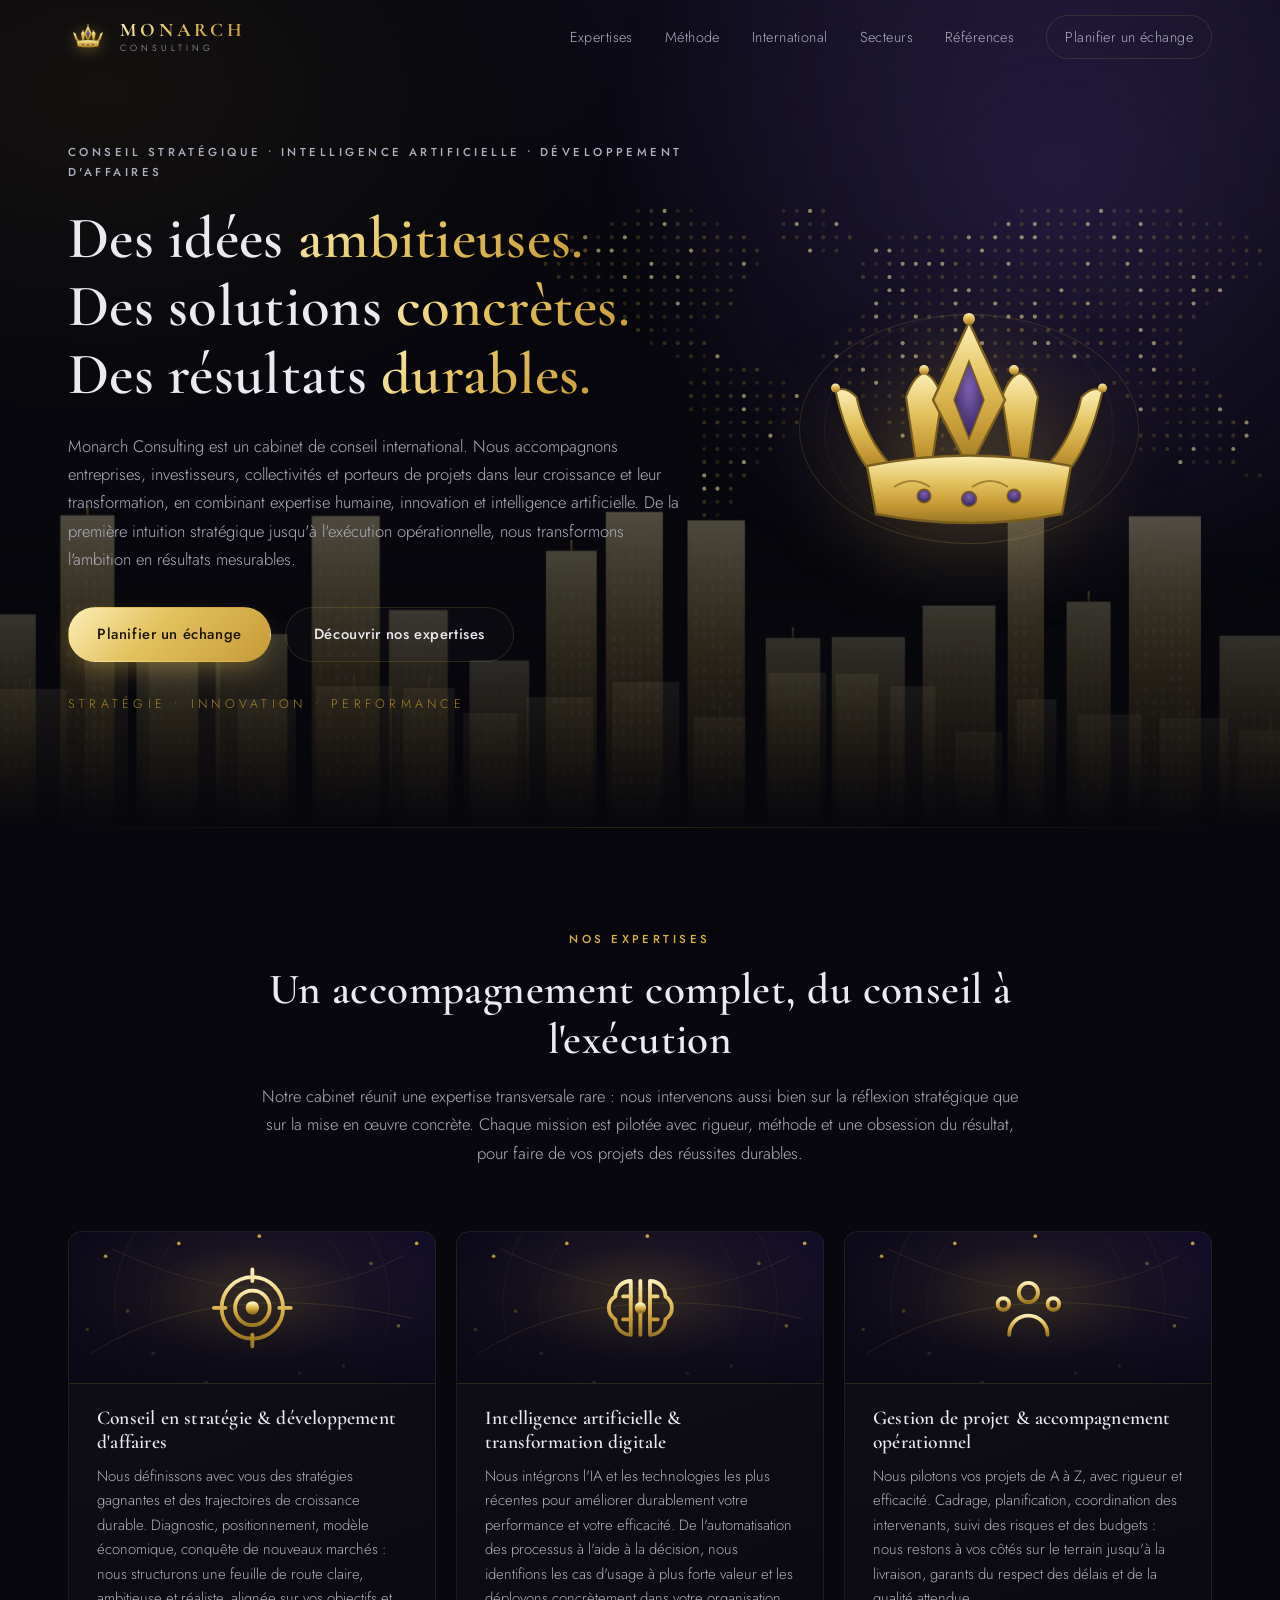
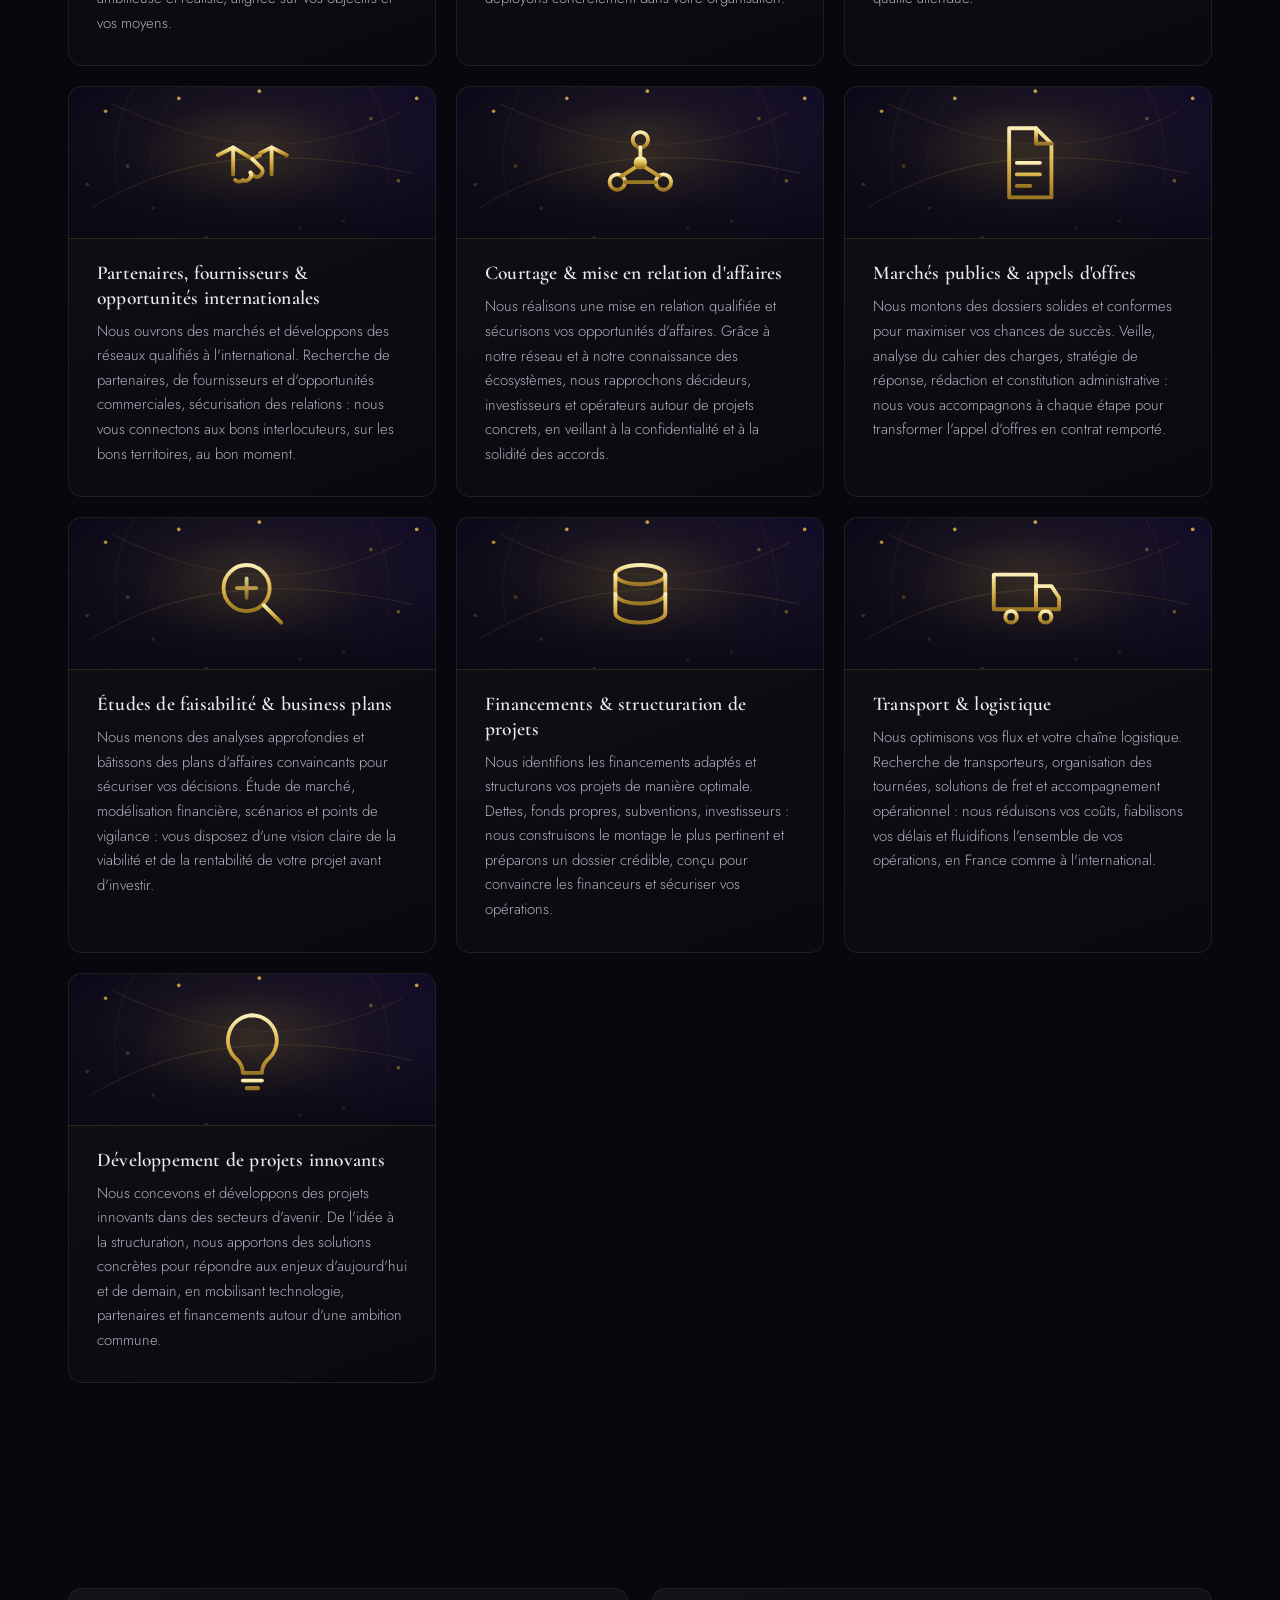
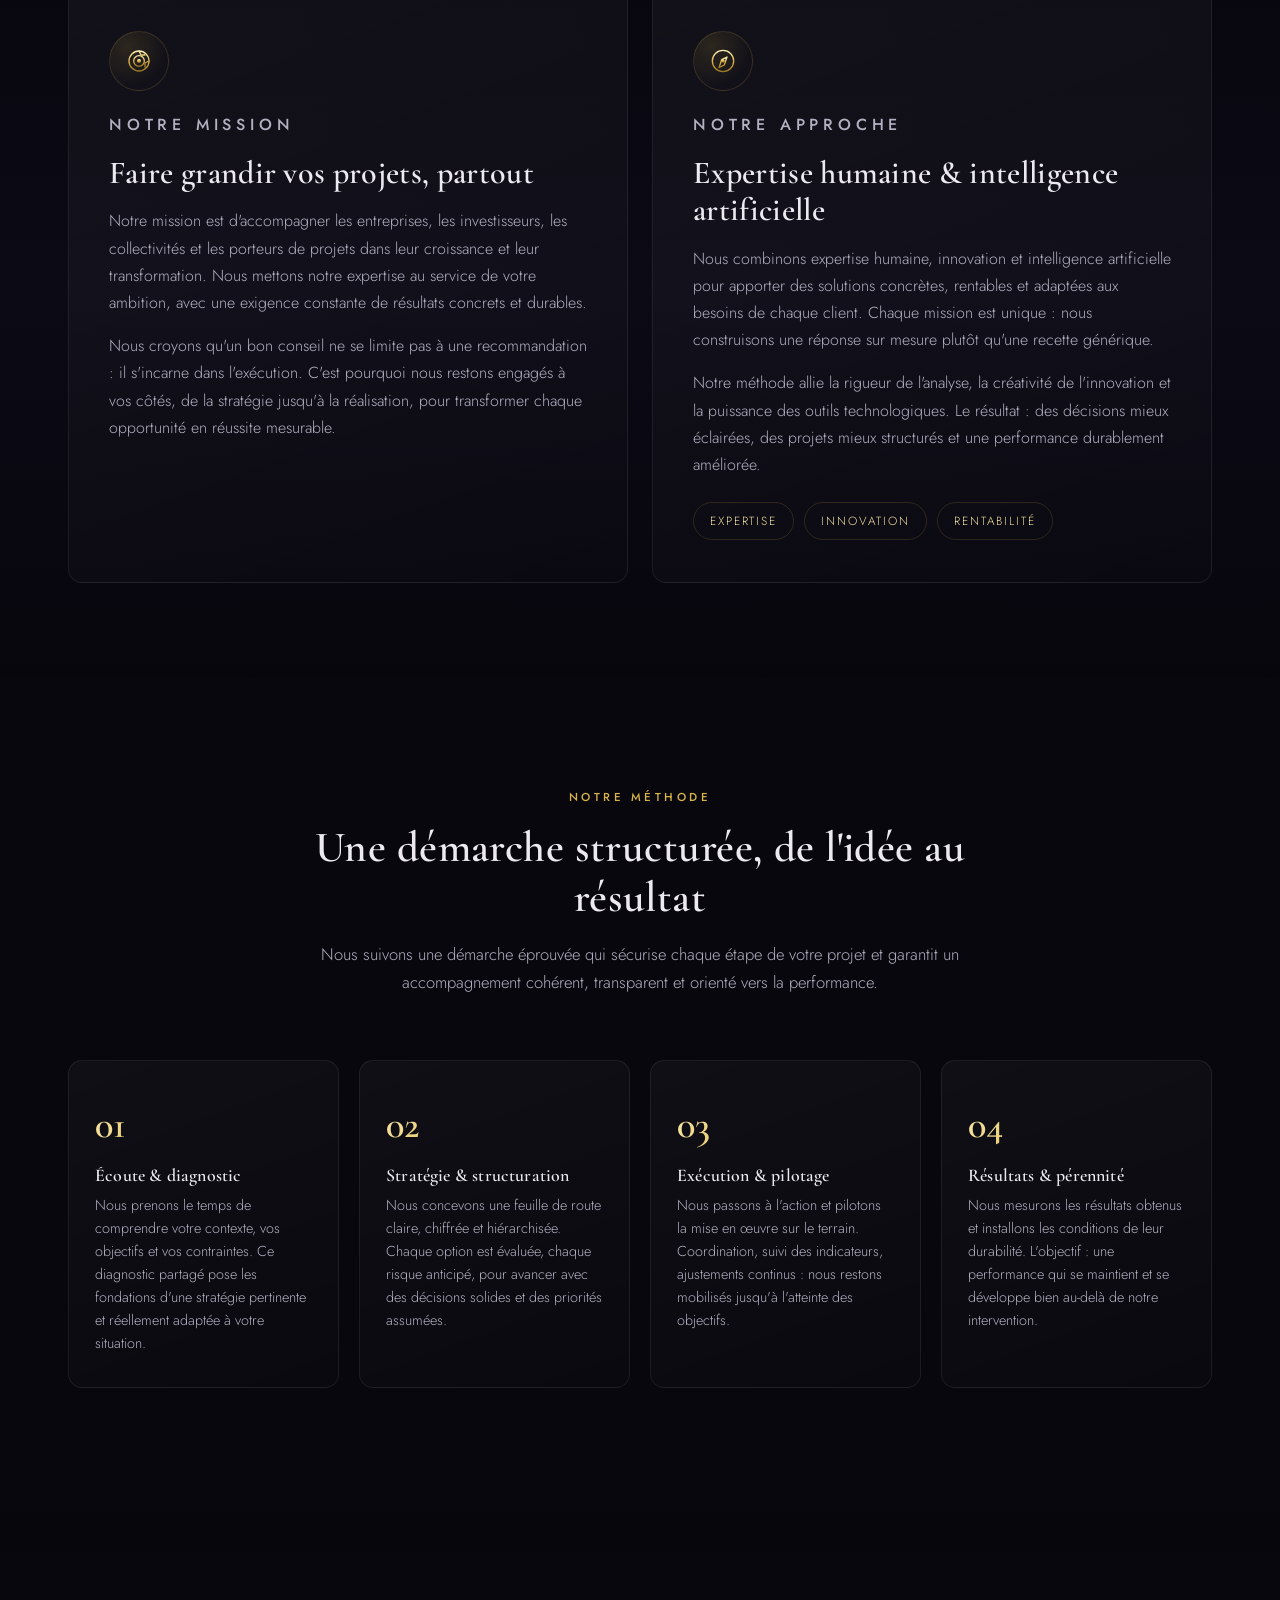
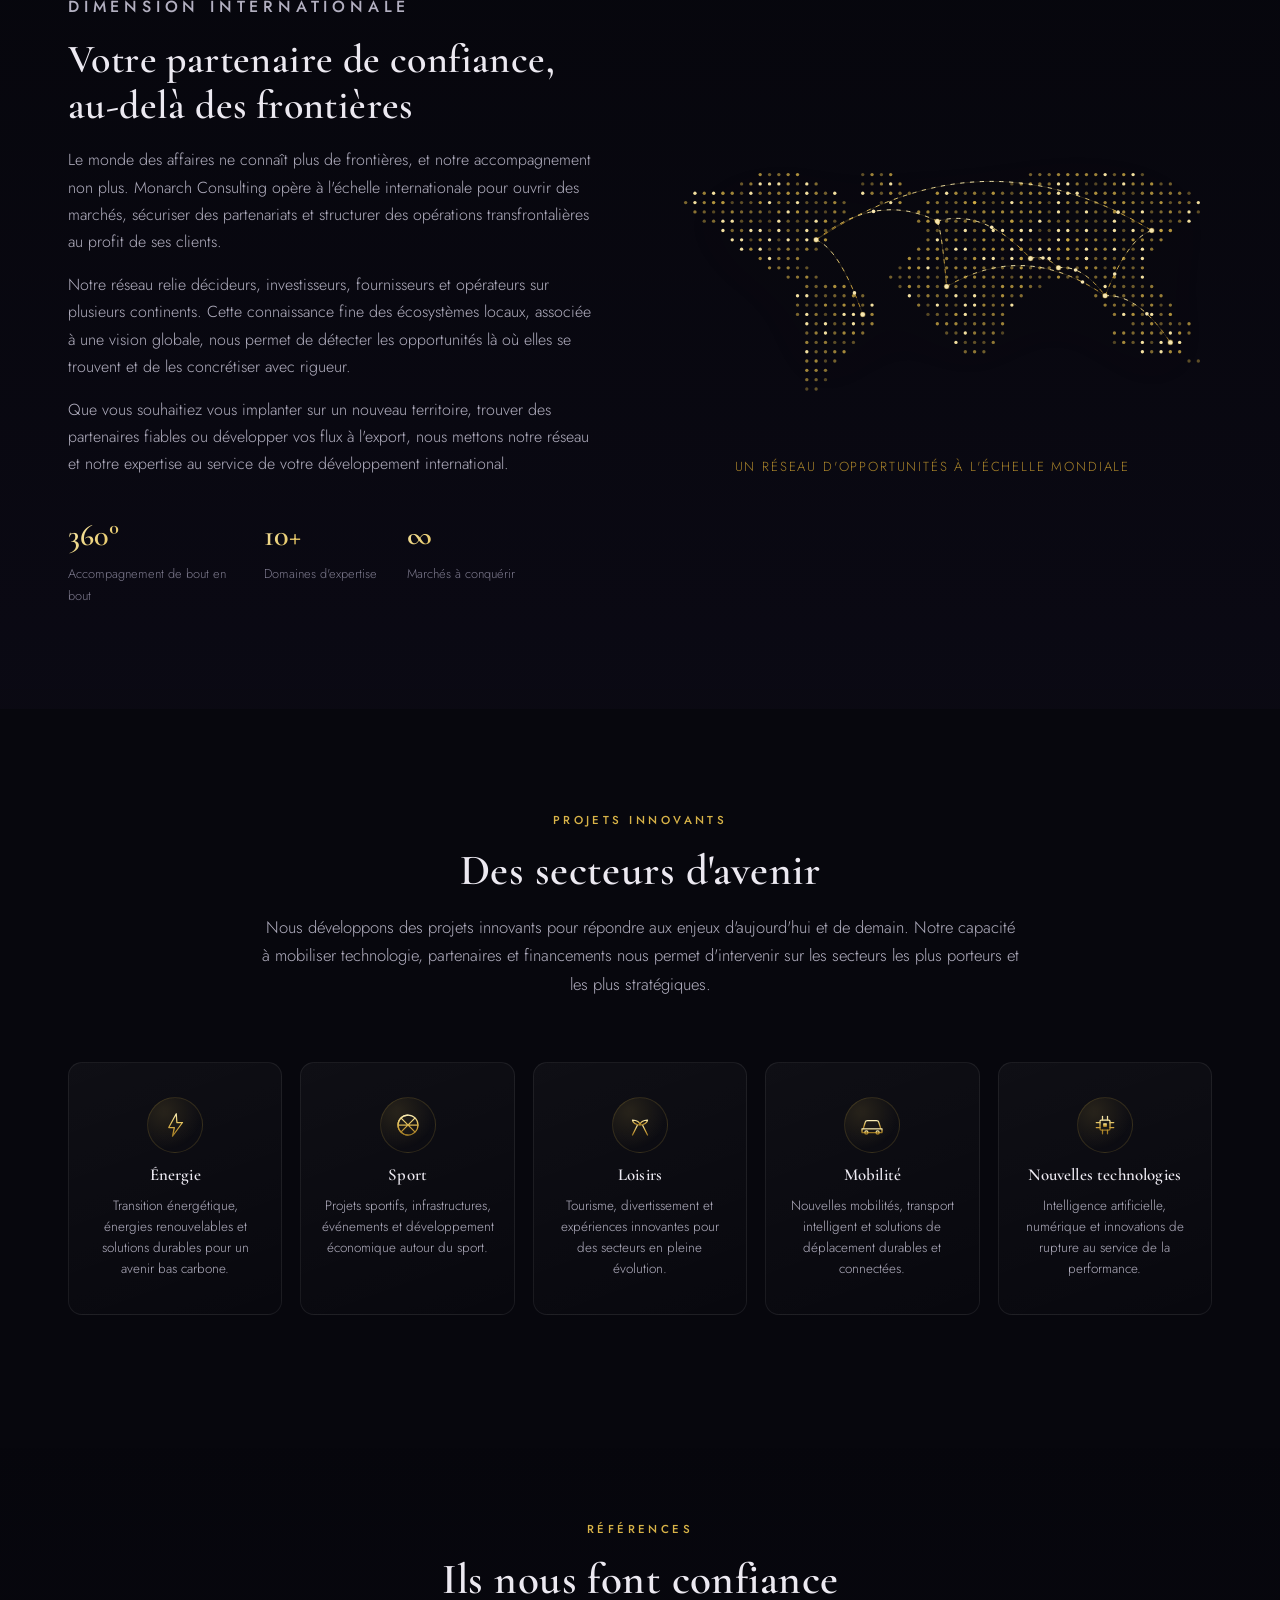
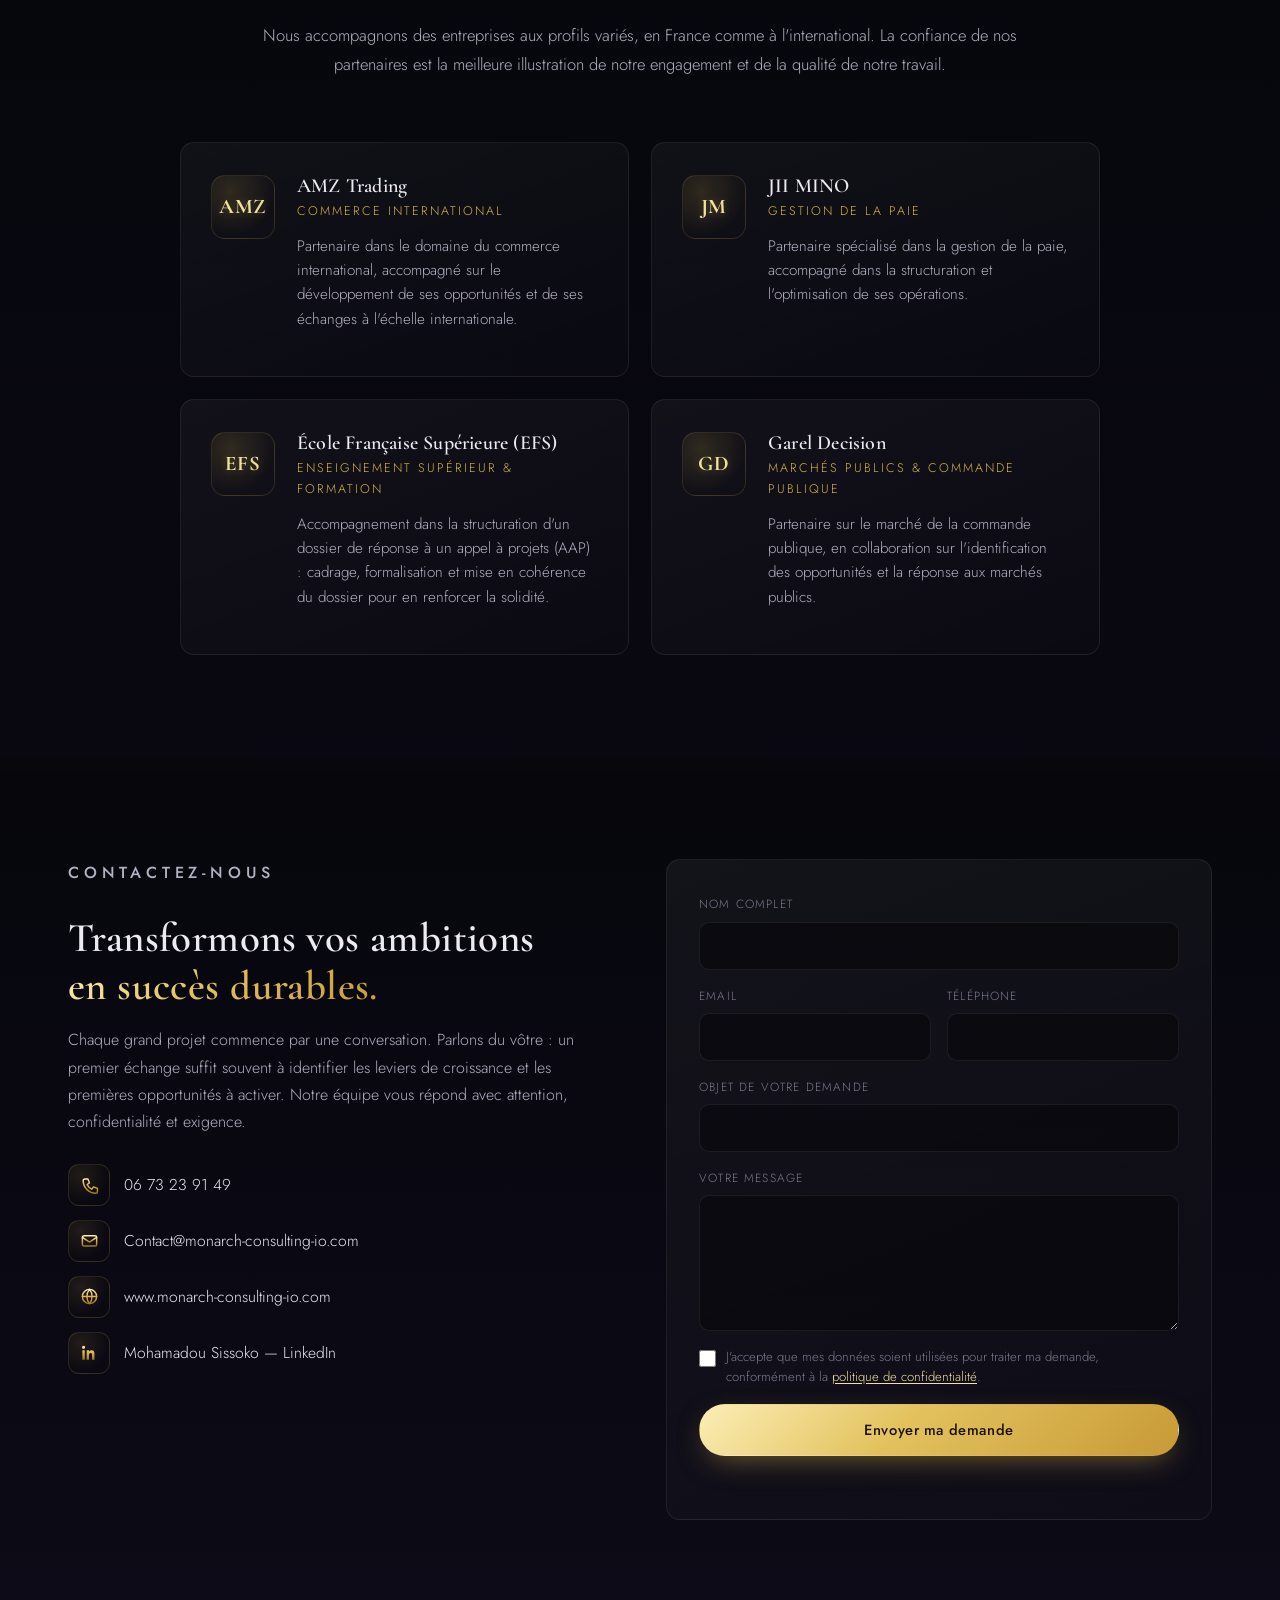
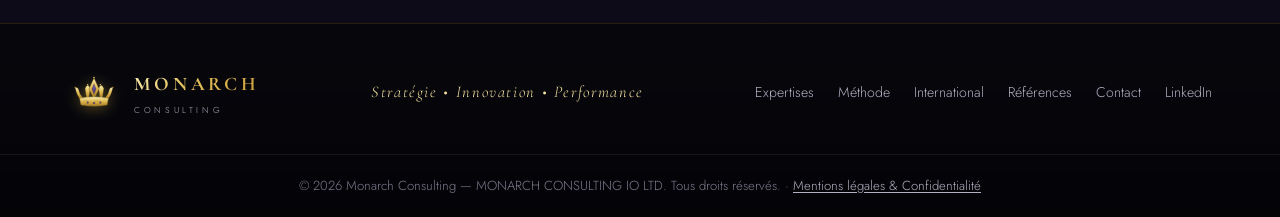
==== commit aa4eae25: "Références : ajout EFS et Garel Decision, retrait des SIRET Co-Authored-By: Claude Opus 4.8 <noreply" ====
--- a/index.html
+++ b/index.html
@@ -432,7 +432,6 @@
             Partenaire dans le domaine du commerce international, accompagné sur le développement de ses
             opportunités et de ses échanges à l'échelle internationale.
           </p>
-          <p class="ref-siret">SIRET 750 505 422 00014</p>
         </div>
       </article>
 
@@ -445,7 +444,30 @@
             Partenaire spécialisé dans la gestion de la paie, accompagné dans la structuration et
             l'optimisation de ses opérations.
           </p>
-          <p class="ref-siret">SIRET 829 052 778 00034</p>
+        </div>
+      </article>
+
+      <article class="ref-card reveal">
+        <span class="ref-logo">EFS</span>
+        <div class="ref-body">
+          <h3>École Française Supérieure (EFS)</h3>
+          <p class="ref-sector">Enseignement supérieur &amp; formation</p>
+          <p class="ref-desc">
+            Accompagnement dans la structuration d'un dossier de réponse à un appel à projets (AAP) :
+            cadrage, formalisation et mise en cohérence du dossier pour en renforcer la solidité.
+          </p>
+        </div>
+      </article>
+
+      <article class="ref-card reveal">
+        <span class="ref-logo">GD</span>
+        <div class="ref-body">
+          <h3>Garel Decision</h3>
+          <p class="ref-sector">Marchés publics &amp; commande publique</p>
+          <p class="ref-desc">
+            Partenaire sur le marché de la commande publique, en collaboration sur l'identification
+            des opportunités et la réponse aux marchés publics.
+          </p>
         </div>
       </article>
     </div>
